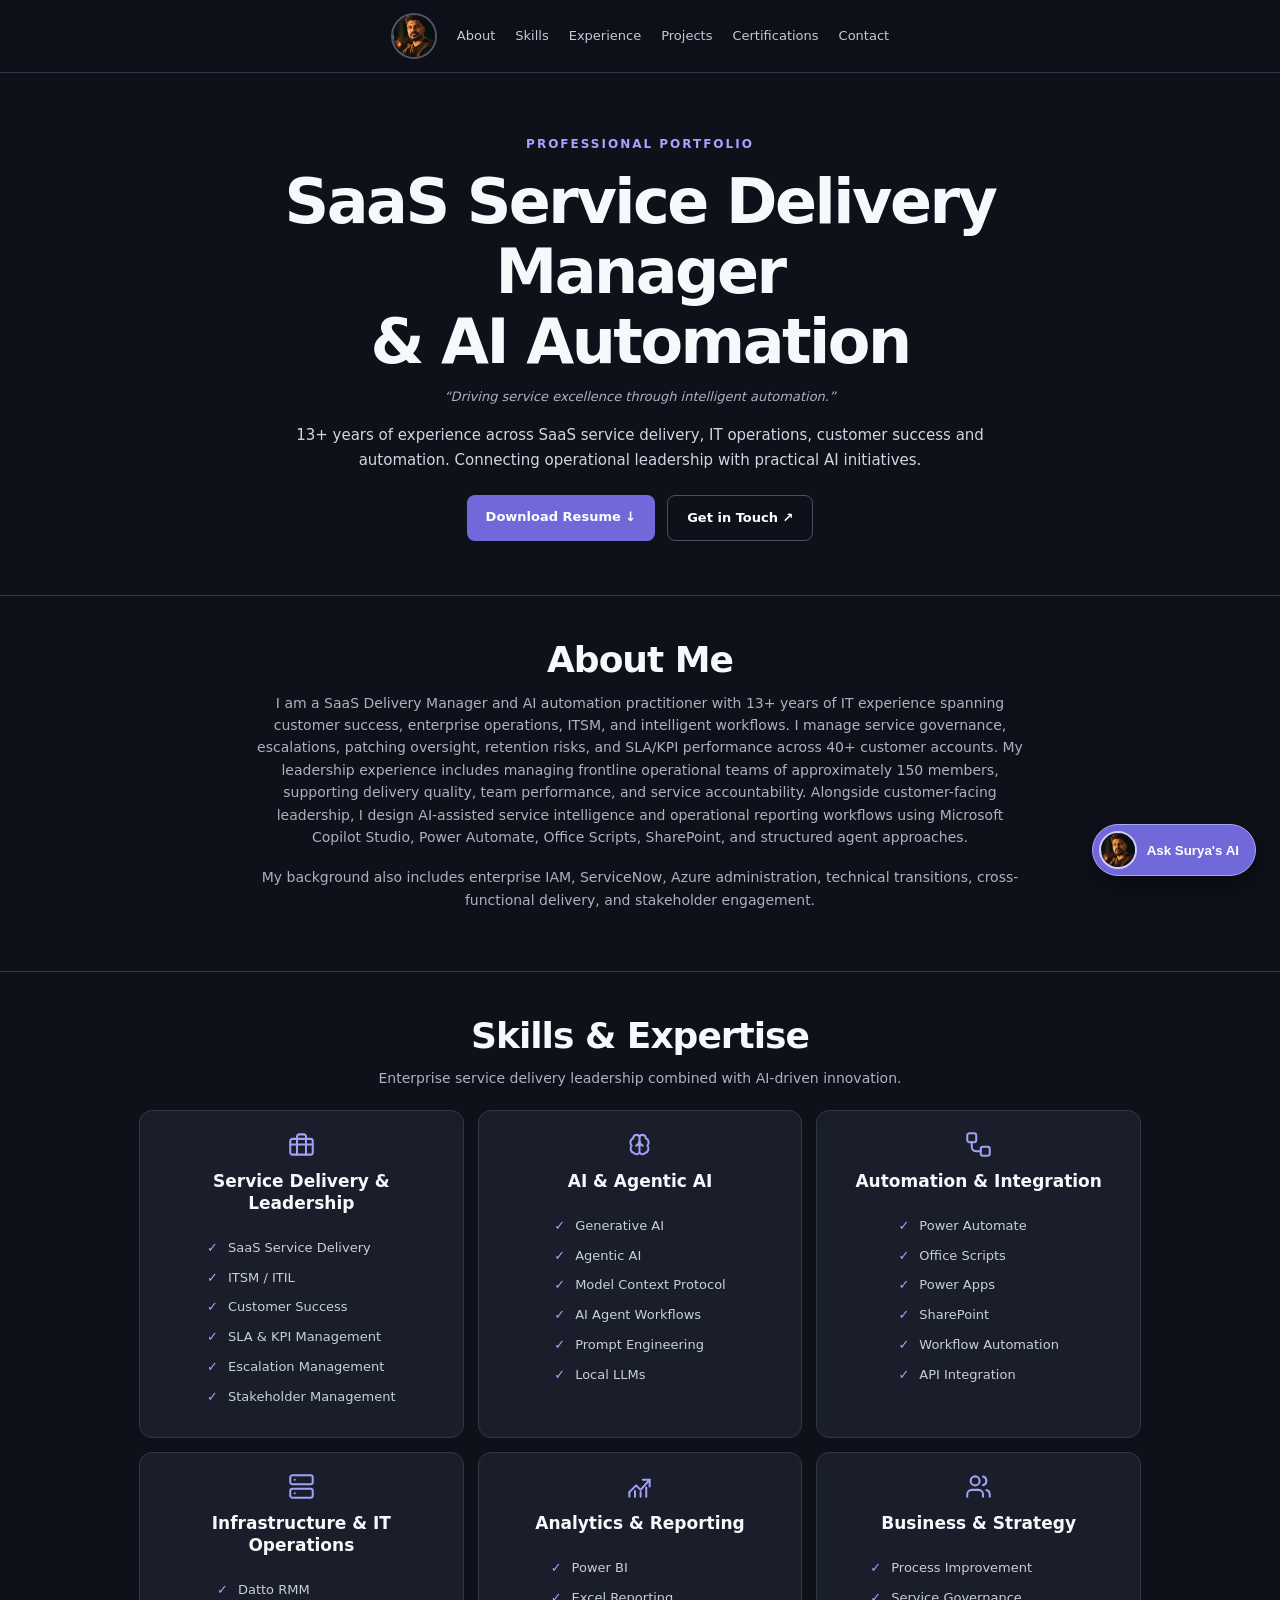
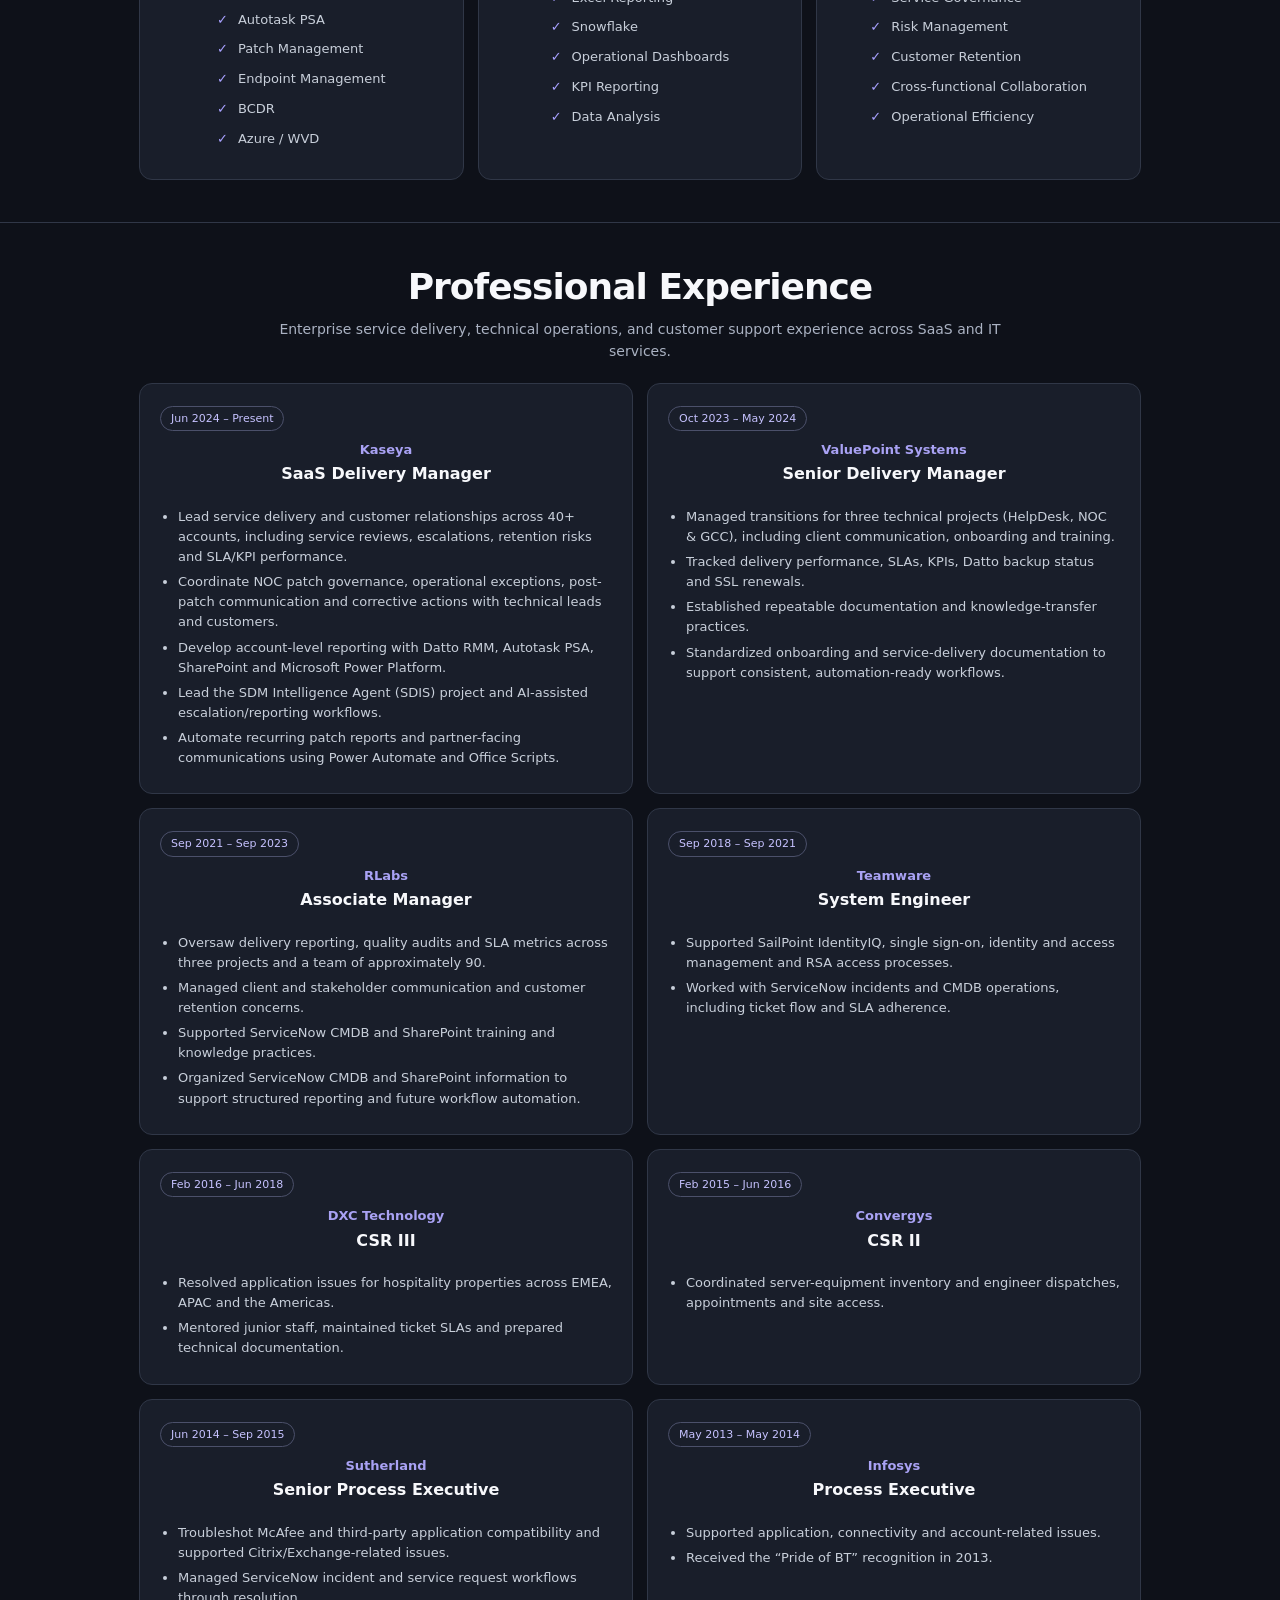
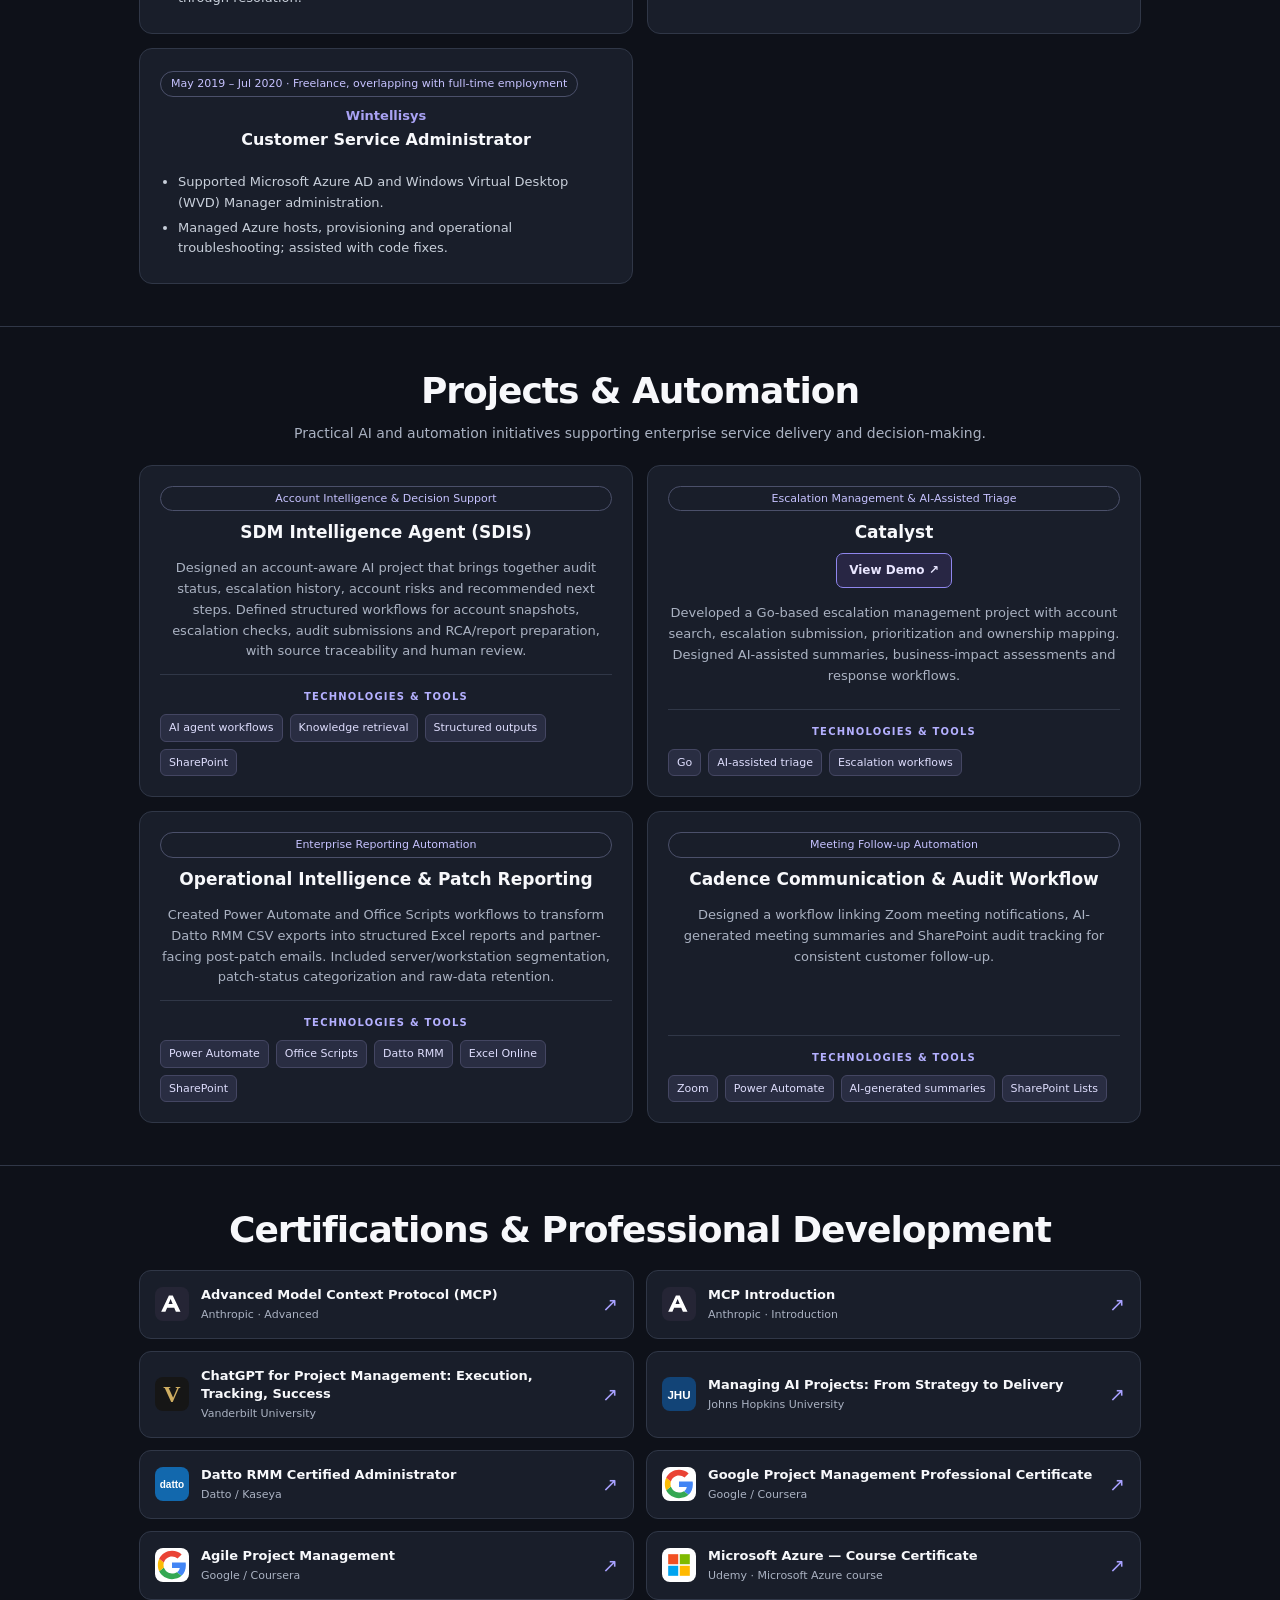
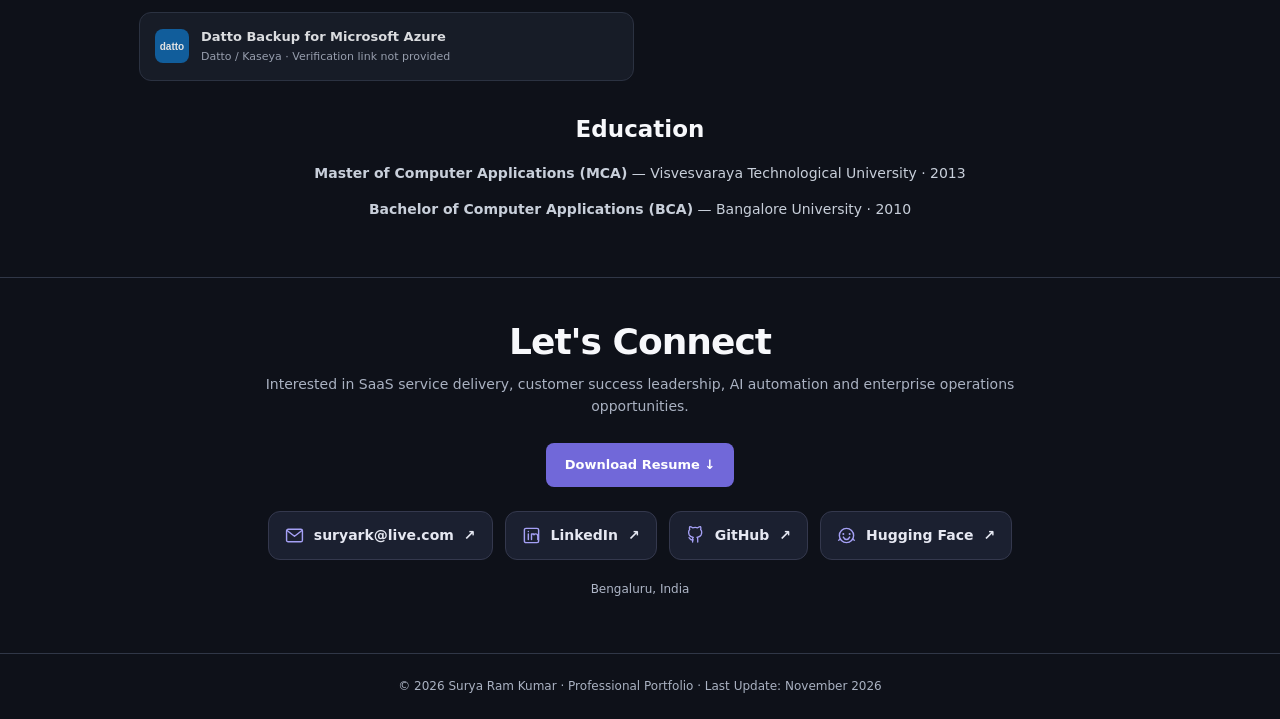
==== index.html @ 03727c5e "Fix typo in print statement" ====
<!DOCTYPE html>

<html lang="en"><head>
<!-- Social link preview: image must be uploaded beside index.html on GitHub Pages -->
<meta property="og:type" content="website">
<meta property="og:site_name" content="Surya Ram Kumar Portfolio">
<meta property="og:title" content="Surya Ram Kumar | SaaS Service Delivery Manager &amp; AI Automation">
<meta property="og:description" content="Professional portfolio | SaaS Service Delivery, Operations Management and AI Automation.">
<meta property="og:url" content="https://suryark88.github.io/">
<meta property="og:image" content="https://suryark88.github.io/profile-preview.jpg">
<meta property="og:image:secure_url" content="https://suryark88.github.io/profile-preview.jpg">
<meta property="og:image:type" content="image/jpeg">
<meta property="og:image:width" content="1086">
<meta property="og:image:height" content="1448">
<meta property="og:image:alt" content="Professional portrait of Surya Ram Kumar">
<meta name="twitter:card" content="summary_large_image">
<meta name="twitter:title" content="Surya Ram Kumar | SaaS Service Delivery Manager &amp; AI Automation">
<meta name="twitter:description" content="SaaS Service Delivery, Operations Management and AI Automation portfolio.">
<meta name="twitter:image" content="https://suryark88.github.io/profile-preview.jpg">
<meta charset="utf-8"/><meta content="width=device-width,initial-scale=1" name="viewport"/><meta content="Professional portfolio of SaaS Service Delivery Manager &amp; AI Automation specialist." name="description"/><title>Surya Ram Kumar | SaaS Service Delivery Manager &amp; AI Automation</title><style>
:root{color-scheme:dark;--bg:#0e1119;--surface:#191e2a;--line:#303747;--text:#f7f8fb;--muted:#aab2c2;--accent:#a8a1ff}*{box-sizing:border-box}html{scroll-behavior:smooth;scroll-padding-top:90px}body{margin:0;background:var(--bg);color:var(--text);font-family:Inter,ui-sans-serif,system-ui,-apple-system,Segoe UI,sans-serif;line-height:1.6}a{color:inherit;text-decoration:none}a:focus-visible{outline:2px solid var(--accent);outline-offset:5px}.wrap{max-width:1100px;margin:auto;padding:0 24px}header{position:sticky;top:0;z-index:5;background:#0e1119ef;backdrop-filter:blur(15px);border-bottom:1px solid var(--line)}.nav{display:flex;align-items:center;justify-content:space-between;gap:20px;min-height:72px}.brand{display:inline-flex;align-items:center;justify-content:center;flex-shrink:0}.brand img{width:46px;height:46px;object-fit:cover;border-radius:50%;border:2px solid #55516f;display:block}.eyebrow{color:var(--accent)}nav{display:flex;gap:20px;flex-wrap:wrap}nav a{font-size:13px;color:#c4cad6}nav a:hover{color:white}.hero{padding:110px 0 100px;border-bottom:1px solid var(--line)}.eyebrow{font-size:12px;font-weight:750;letter-spacing:2px;text-transform:uppercase}.hero h1{font-size:clamp(38px,6.2vw,74px);line-height:1.1;letter-spacing:-2.5px;margin:22px 0 14px;max-width:1000px}.quote{font-size:13px;color:var(--muted);font-style:italic}.intro{font-size:17px;color:#d0d6e1;max-width:730px;margin:24px 0}.actions{display:flex;gap:12px;flex-wrap:wrap;margin-top:30px}.btn{padding:12px 19px;border-radius:8px;font-size:13px;font-weight:700;background:#7168d9;color:#fff}.btn.secondary{background:transparent;border:1px solid #4a5162}.section{padding:80px 0;border-bottom:1px solid var(--line)}h2{font-size:clamp(30px,4vw,43px);line-height:1.2;letter-spacing:-1px;margin:10px 0 18px}.lead{color:var(--muted);max-width:780px}.grid{display:grid;grid-template-columns:repeat(3,minmax(0,1fr));gap:16px;margin-top:30px}.card{background:var(--surface);border:1px solid var(--line);border-radius:13px;padding:25px}.card .symbol{font-size:22px;color:var(--accent);margin-bottom:12px}.card h3{font-size:17px;line-height:1.3;margin:0 0 15px}.card ul{padding:0;list-style:none;margin:0}.card li{font-size:13px;color:#c8cfda;margin:9px 0}.card li:before{content:'✓';color:var(--accent);margin-right:10px}.timeline{margin-top:25px;display:grid;gap:14px}.item{border-left:2px solid var(--accent);padding:4px 0 8px 20px}.item h3{margin:0;font-size:18px}.item p{margin:7px 0;color:var(--muted);font-size:14px}.pill{display:inline-block;border:1px solid #4b506a;border-radius:30px;color:#c6c2ff;padding:3px 10px;font-size:11px;margin:0 0 10px}.projectgrid{display:grid;grid-template-columns:repeat(2,minmax(0,1fr));gap:16px;margin-top:24px}.projectgrid p{font-size:14px;color:var(--muted)}footer{padding:40px 0;color:var(--muted);font-size:12px}.notice{font-size:12px;color:#aeb6c7;margin-top:20px}@media(max-width:760px){.nav{align-items:flex-start;flex-direction:column;padding-top:14px;padding-bottom:14px;gap:8px}nav{gap:10px 16px}.hero{padding:75px 0}.grid,.projectgrid{grid-template-columns:1fr}.section{padding:60px 0}.hero h1{letter-spacing:-1.5px}}
.social-profiles{display:flex;flex-wrap:wrap;gap:12px;margin-top:24px}.social-profile{display:inline-flex;align-items:center;gap:10px;padding:12px 16px;border:1px solid #34384d;border-radius:12px;background:#1b2030;color:#e6e8f2;text-decoration:none;font-weight:600;font-size:14px;transition:border-color .2s,transform .2s}.social-profile svg{color:#a5a0f5;flex-shrink:0}.social-profile:hover,.social-profile:focus-visible{border-color:#a5a0f5;transform:translateY(-2px)}@media(max-width:480px){.social-profile{flex:1 1 140px;justify-content:center}}


/* Recruiter-first refinements: compact spacing and clear card hierarchy. */
.wrap{max-width:1050px}
.hero{padding:62px 0 54px}
.hero h1{font-size:clamp(34px,5.4vw,62px);margin:13px auto 10px;line-height:1.13}
.hero .intro{margin:15px auto 0;font-size:15px;line-height:1.65}
.actions{margin-top:22px;justify-content:center}
.section{padding:42px 0}
h2{font-size:clamp(27px,3.4vw,36px);margin:0 0 10px}
.lead{margin:0 auto 18px;font-size:14px;line-height:1.6}
.grid{margin-top:20px;gap:14px}
.card{padding:20px}
/* Experience cards */
.experience-grid{display:grid;grid-template-columns:repeat(2,minmax(0,1fr));gap:14px;margin-top:20px;text-align:left}
.experience-card{background:var(--surface);border:1px solid var(--line);border-radius:13px;padding:20px;min-width:0}
.experience-card h3{font-size:16px;line-height:1.4;margin:0 0 8px;color:var(--text)}
.experience-card .pill{margin-bottom:10px}
.experience-card .detail-list{margin:8px 0 0;padding-left:18px;color:#c8cfda;font-size:13px;line-height:1.55}
.experience-card .detail-list li{margin:5px 0}
.experience-card p{color:#c8cfda;font-size:13px;line-height:1.55;margin:6px 0}
.projectgrid{margin-top:20px;gap:14px;text-align:left}
.projectgrid .card{display:flex;flex-direction:column}
.projectgrid .card h3{margin-bottom:10px}
.projectgrid p{font-size:13px;line-height:1.6;margin:5px 0 12px}
.project-tech{margin-top:auto;padding-top:14px;border-top:1px solid var(--line)}
.tech-heading{font-size:10px;letter-spacing:1.2px;font-weight:750;color:#b4b0ff;margin-bottom:9px}
.tech-tags{display:flex;flex-wrap:wrap;gap:7px}
.tech-tag{font-size:11px;color:#deddfd;background:#292d42;border:1px solid #444662;border-radius:6px;padding:4px 8px}
#certifications .card{max-width:900px;margin:14px auto 0;text-align:left}
#certifications .detail-list{columns:2;column-gap:32px;padding-left:18px;font-size:13px;line-height:1.6}
#certifications .detail-list li{break-inside:avoid;margin:0 0 9px}
.social-profiles{justify-content:center;margin-top:17px}
.contact-actions{margin-top:12px}
footer{padding:23px 0}
@media(max-width:760px){.hero{padding:45px 0 40px}.section{padding:34px 0}.experience-grid{grid-template-columns:1fr}.card,.experience-card{padding:18px}#certifications .detail-list{columns:1}.grid,.projectgrid{grid-template-columns:1fr}}
</style><style>.symbol svg{display:block;width:27px;height:27px;color:#a5a0f5}.symbol{display:flex;align-items:center;justify-content:flex-start}.social-profiles{display:flex;flex-wrap:wrap;gap:12px;margin-top:24px}.social-profile{display:inline-flex;align-items:center;gap:10px;padding:12px 16px;border:1px solid #34384d;border-radius:12px;background:#1b2030;color:#e6e8f2;text-decoration:none;font-weight:600;font-size:14px;transition:border-color .2s,transform .2s}.social-profile svg{color:#a5a0f5;flex-shrink:0}.social-profile:hover,.social-profile:focus-visible{border-color:#a5a0f5;transform:translateY(-2px)}@media(max-width:480px){.social-profile{flex:1 1 140px;justify-content:center}}
</style><style>
.detail-list{padding-left:20px;margin:10px 0 0;color:#c8cfda;font-size:14px;line-height:1.75}.detail-list li{margin:7px 0}.timeline .item{padding-bottom:16px}.education{margin-top:30px}.education h3{font-size:23px;margin:0 0 12px}.education p{color:#c8cfda;font-size:14px}.contact-actions{display:flex;flex-wrap:wrap;gap:12px;margin-top:25px}#skills .card{min-width:0}@media(max-width:760px){#skills .grid{grid-template-columns:repeat(2,minmax(0,1fr));gap:10px}#skills .card{padding:15px 12px}#skills .card h3{font-size:15px}#skills .card li{font-size:12px;line-height:1.5}#skills .card li:before{margin-right:6px}}
.social-profiles{display:flex;flex-wrap:wrap;gap:12px;margin-top:24px}.social-profile{display:inline-flex;align-items:center;gap:10px;padding:12px 16px;border:1px solid #34384d;border-radius:12px;background:#1b2030;color:#e6e8f2;text-decoration:none;font-weight:600;font-size:14px;transition:border-color .2s,transform .2s}.social-profile svg{color:#a5a0f5;flex-shrink:0}.social-profile:hover,.social-profile:focus-visible{border-color:#a5a0f5;transform:translateY(-2px)}@media(max-width:480px){.social-profile{flex:1 1 140px;justify-content:center}}
</style><style>
/* Center-aligned presentation; original content and icons retained. */
body{text-align:center}
.wrap{margin-left:auto;margin-right:auto}
.hero h1,.intro,.lead{margin-left:auto;margin-right:auto}
.hero .actions,.contact-actions,.social-profiles{justify-content:center}
.section h2,.section>.wrap>p{text-align:center}
.grid,.projectgrid{margin-left:auto;margin-right:auto}
.card{text-align:center}
.card .symbol{justify-content:center}
.card ul{text-align:left;display:inline-block;max-width:100%}
.timeline{max-width:920px;margin-left:auto;margin-right:auto}
.timeline .item{text-align:center;border-left:0;border-top:1px solid var(--line);padding:20px 12px}
.timeline .item:first-child{border-top:0}
.detail-list{display:inline-block;text-align:left;max-width:800px}
.projectgrid .card{text-align:center}
.education{text-align:center}
footer{text-align:center}
.nav{justify-content:center}
nav{justify-content:center}
@media(max-width:760px){.nav{align-items:center}.brand{align-self:center}nav{justify-content:center}.hero h1{max-width:100%}}
</style><style>
/* Targeted refinements: skills, project demo, credentials, employer marks */
.demo-link{display:inline-flex;align-self:center;align-items:center;justify-content:center;border:1px solid #8f86ed;background:#282644;color:#e9e6ff;border-radius:7px;font-weight:700;font-size:12px;padding:7px 12px;margin:0 auto 10px;transition:background .2s}
.demo-link:hover{background:#4c4388}
.experience-card h3{display:flex;flex-direction:column;align-items:center;justify-content:center;gap:8px}
.experience-card h3 img{width:40px;height:40px;object-fit:contain;border-radius:9px;background:#fff;padding:4px}
.cert-grid{display:grid;grid-template-columns:repeat(2,minmax(0,1fr));gap:12px;margin-top:18px;text-align:left}
.cert-card{display:flex;align-items:center;gap:12px;background:var(--surface);border:1px solid var(--line);border-radius:12px;padding:15px;min-width:0;color:var(--text)}
.cert-card img{width:34px;height:34px;flex:0 0 34px;object-fit:contain;background:#fff;border-radius:8px;padding:4px}
.cert-copy{display:flex;flex:1;flex-direction:column;gap:4px;min-width:0}
.cert-copy strong{font-size:13px;line-height:1.4;font-weight:650}
.cert-copy small{font-size:11px;color:var(--muted);line-height:1.35}
.cert-arrow{font-size:19px;color:var(--accent)}
.cert-link:hover{border-color:#9990f4;background:#22273a}
.cert-unlinked{opacity:.88}
@media(max-width:760px){.cert-grid{grid-template-columns:1fr}.cert-card{padding:12px}}
</style><style>
/* Experience has no logos; issuer marks are embedded and work offline. */
.experience-card h3{display:flex;flex-direction:column;align-items:center;gap:4px}
.experience-card .employer-name{font-size:13px;color:#a9a2f4;font-weight:600;line-height:1.4}
.cert-card .issuer-icon{width:34px;height:34px;flex:0 0 34px;border-radius:8px;overflow:hidden}
</style></head><body><header><div class="wrap nav"><a aria-label="Back to top" class="brand" href="#home"><img alt="Profile photograph" height="46" src="[data-uri]" width="46"/></a><nav aria-label="Main navigation"><a href="#about">About</a><a href="#skills">Skills</a><a href="#experience">Experience</a><a href="#projects">Projects</a><a href="#certifications">Certifications</a><a href="#contact">Contact</a></nav></div></header><main><section class="hero" id="home"><div class="wrap"><div class="eyebrow">Professional portfolio</div><h1>SaaS Service Delivery Manager<br/>&amp; AI Automation</h1><div class="quote">“Driving service excellence through intelligent automation.”</div><p class="intro">13+ years of experience across SaaS service delivery, IT operations, customer success and automation. Connecting operational leadership with practical AI initiatives.</p><div class="actions"><a class="btn" download="" href="Surya_Ram_Kumar_Resume.pdf">Download Resume ↓</a><a class="btn secondary" href="#contact">Get in Touch ↗</a></div></div></section><section class="section" id="about"><div class="wrap"><h2>About Me</h2><p class="lead">I am a SaaS Delivery Manager and AI automation practitioner with 13+ years of IT experience spanning customer success, enterprise operations, ITSM, and intelligent workflows. I manage service governance, escalations, patching oversight, retention risks, and SLA/KPI performance across 40+ customer accounts. My leadership experience includes managing frontline operational teams of approximately 150 members, supporting delivery quality, team performance, and service accountability. Alongside customer-facing leadership, I design AI-assisted service intelligence and operational reporting workflows using Microsoft Copilot Studio, Power Automate, Office Scripts, SharePoint, and structured agent approaches.</p><p class="lead">My background also includes enterprise IAM, ServiceNow, Azure administration, technical transitions, cross-functional delivery, and stakeholder engagement.</p></div></section><section class="section" id="skills"><div class="wrap"><h2>Skills &amp; Expertise</h2><p class="lead">Enterprise service delivery leadership combined with AI-driven innovation.</p><div class="grid" id="skill-cards"><article class="card"><div aria-hidden="true" class="symbol"><svg fill="none" height="27" stroke="currentColor" stroke-linecap="round" stroke-linejoin="round" stroke-width="1.8" viewbox="0 0 24 24" width="27" xmlns="http://www.w3.org/2000/svg"><rect height="14" rx="2" width="20" x="2" y="7"></rect><path d="M16 21V5a2 2 0 0 0-2-2h-4a2 2 0 0 0-2 2v16"></path><path d="M2 12h20"></path></svg></div><h3>Service Delivery &amp; Leadership</h3><ul><li>SaaS Service Delivery</li><li>ITSM / ITIL</li><li>Customer Success</li><li>SLA &amp; KPI Management</li><li>Escalation Management</li><li>Stakeholder Management</li></ul></article><article class="card"><div aria-hidden="true" class="symbol"><svg fill="none" height="27" stroke="currentColor" stroke-linecap="round" stroke-linejoin="round" stroke-width="1.8" viewbox="0 0 24 24" width="27" xmlns="http://www.w3.org/2000/svg"><path d="M12 18V5"></path><path d="M15 13a4.17 4.17 0 0 1-3-4 4.17 4.17 0 0 1-3 4"></path><path d="M17.6 6.5A3 3 0 0 0 12 5a3 3 0 0 0-5.6 1.5A4 4 0 0 0 5 13a4 4 0 0 0 2 6.5A3 3 0 0 0 12 19a3 3 0 0 0 5 .5A4 4 0 0 0 19 13a4 4 0 0 0-1.4-6.5Z"></path></svg></div><h3>AI &amp; Agentic AI</h3><ul><li>Generative AI</li><li>Agentic AI</li><li>Model Context Protocol</li><li>AI Agent Workflows</li><li>Prompt Engineering</li><li>Local LLMs</li></ul></article><article class="card"><div aria-hidden="true" class="symbol"><svg fill="none" height="27" stroke="currentColor" stroke-linecap="round" stroke-linejoin="round" stroke-width="1.8" viewbox="0 0 24 24" width="27" xmlns="http://www.w3.org/2000/svg"><rect height="8" rx="2" width="8" x="2" y="2"></rect><rect height="8" rx="2" width="8" x="14" y="14"></rect><path d="M6 10v4a4 4 0 0 0 4 4h4"></path></svg></div><h3>Automation &amp; Integration</h3><ul><li>Power Automate</li><li>Office Scripts</li><li>Power Apps</li><li>SharePoint</li><li>Workflow Automation</li><li>API Integration</li></ul></article><article class="card"><div aria-hidden="true" class="symbol"><svg fill="none" height="27" stroke="currentColor" stroke-linecap="round" stroke-linejoin="round" stroke-width="1.8" viewbox="0 0 24 24" width="27" xmlns="http://www.w3.org/2000/svg"><rect height="8" rx="2" width="20" x="2" y="2"></rect><rect height="8" rx="2" width="20" x="2" y="14"></rect><path d="M6 6h.01M6 18h.01"></path></svg></div><h3>Infrastructure &amp; IT Operations</h3><ul><li>Datto RMM</li><li>Autotask PSA</li><li>Patch Management</li><li>Endpoint Management</li><li>BCDR</li><li>Azure / WVD</li></ul></article><article class="card"><div aria-hidden="true" class="symbol"><svg fill="none" height="27" stroke="currentColor" stroke-linecap="round" stroke-linejoin="round" stroke-width="1.8" viewbox="0 0 24 24" width="27" xmlns="http://www.w3.org/2000/svg"><path d="M3 17l6-6 4 4 8-9"></path><path d="M15 6h6v6"></path><path d="M3 21v-4M8 21v-5M13 21v-4M18 21v-8"></path></svg></div><h3>Analytics &amp; Reporting</h3><ul><li>Power BI</li><li>Excel Reporting</li><li>Snowflake</li><li>Operational Dashboards</li><li>KPI Reporting</li><li>Data Analysis</li></ul></article><article class="card"><div aria-hidden="true" class="symbol"><svg fill="none" height="27" stroke="currentColor" stroke-linecap="round" stroke-linejoin="round" stroke-width="1.8" viewbox="0 0 24 24" width="27" xmlns="http://www.w3.org/2000/svg"><path d="M16 21v-2a4 4 0 0 0-4-4H6a4 4 0 0 0-4 4v2"></path><circle cx="9" cy="7" r="4"></circle><path d="M22 21v-2a4 4 0 0 0-3-3.87M16 3.13a4 4 0 0 1 0 7.75"></path></svg></div><h3>Business &amp; Strategy</h3><ul><li>Process Improvement</li><li>Service Governance</li><li>Risk Management</li><li>Customer Retention</li><li>Cross-functional Collaboration</li><li>Operational Efficiency</li></ul></article></div></div></section><section class="section" id="experience"><div class="wrap"><h2>Professional Experience</h2><p class="lead">Enterprise service delivery, technical operations, and customer support experience across SaaS and IT services.</p><div class="experience-grid"><div class="experience-card"><span class="pill">Jun 2024 – Present</span><h3 aria-label="Kaseya — SaaS Delivery Manager"><span class="employer-name">Kaseya</span><span>SaaS Delivery Manager</span></h3><ul class="detail-list"><li>Lead service delivery and customer relationships across 40+ accounts, including service reviews, escalations, retention risks and SLA/KPI performance.</li><li>Coordinate NOC patch governance, operational exceptions, post-patch communication and corrective actions with technical leads and customers.</li><li>Develop account-level reporting with Datto RMM, Autotask PSA, SharePoint and Microsoft Power Platform.</li><li>Lead the SDM Intelligence Agent (SDIS) project and AI-assisted escalation/reporting workflows.</li><li>Automate recurring patch reports and partner-facing communications using Power Automate and Office Scripts.</li></ul></div><div class="experience-card"><span class="pill">Oct 2023 – May 2024</span><h3 aria-label="ValuePoint Systems — Senior Delivery Manager"><span class="employer-name">ValuePoint Systems</span><span>Senior Delivery Manager</span></h3><ul class="detail-list"><li>Managed transitions for three technical projects (HelpDesk, NOC & GCC), including client communication, onboarding and training.</li><li>Tracked delivery performance, SLAs, KPIs, Datto backup status and SSL renewals.</li><li>Established repeatable documentation and knowledge-transfer practices.</li><li>Standardized onboarding and service-delivery documentation to support consistent, automation-ready workflows.</li></ul></div><div class="experience-card"><span class="pill">Sep 2021 – Sep 2023</span><h3 aria-label="RLabs — Associate Manager"><span class="employer-name">RLabs</span><span>Associate Manager</span></h3><ul class="detail-list"><li>Oversaw delivery reporting, quality audits and SLA metrics across three projects and a team of approximately 90.</li><li>Managed client and stakeholder communication and customer retention concerns.</li><li>Supported ServiceNow CMDB and SharePoint training and knowledge practices.</li><li>Organized ServiceNow CMDB and SharePoint information to support structured reporting and future workflow automation.</li></ul></div><div class="experience-card"><span class="pill">Sep 2018 – Sep 2021</span><h3 aria-label="Teamware — System Engineer"><span class="employer-name">Teamware</span><span>System Engineer</span></h3><ul class="detail-list"><li>Supported SailPoint IdentityIQ, single sign-on, identity and access management and RSA access processes.</li><li>Worked with ServiceNow incidents and CMDB operations, including ticket flow and SLA adherence.</li></ul></div><div class="experience-card"><span class="pill">Feb 2016 – Jun 2018</span><h3 aria-label="DXC Technology — CSR III"><span class="employer-name">DXC Technology</span><span>CSR III</span></h3><ul class="detail-list"><li>Resolved application issues for hospitality properties across EMEA, APAC and the Americas.</li><li>Mentored junior staff, maintained ticket SLAs and prepared technical documentation.</li></ul></div><div class="experience-card"><span class="pill">Feb 2015 – Jun 2016</span><h3 aria-label="Convergys — CSR II"><span class="employer-name">Convergys</span><span>CSR II</span></h3><ul class="detail-list"><li>Coordinated server-equipment inventory and engineer dispatches, appointments and site access.</li></ul></div><div class="experience-card"><span class="pill">Jun 2014 – Sep 2015</span><h3 aria-label="Sutherland — Senior Process Executive"><span class="employer-name">Sutherland</span><span>Senior Process Executive</span></h3><ul class="detail-list"><li>Troubleshot McAfee and third-party application compatibility and supported Citrix/Exchange-related issues.</li><li>Managed ServiceNow incident and service request workflows through resolution.</li></ul></div><div class="experience-card"><span class="pill">May 2013 – May 2014</span><h3 aria-label="Infosys — Process Executive"><span class="employer-name">Infosys</span><span>Process Executive</span></h3><ul class="detail-list"><li>Supported application, connectivity and account-related issues.</li><li>Received the “Pride of BT” recognition in 2013.</li></ul></div><div class="experience-card"><span class="pill">May 2019 – Jul 2020 · Freelance, overlapping with full-time employment</span><h3 aria-label="Wintellisys — Customer Service Administrator"><span class="employer-name">Wintellisys</span><span>Customer Service Administrator</span></h3><ul class="detail-list"><li>Supported Microsoft Azure AD and Windows Virtual Desktop (WVD) Manager administration.</li><li>Managed Azure hosts, provisioning and operational troubleshooting; assisted with code fixes.</li></ul></div></div></div></section><section class="section" id="projects"><div class="wrap"><h2>Projects &amp; Automation</h2><p class="lead">Practical AI and automation initiatives supporting enterprise service delivery and decision-making.</p><div class="projectgrid"><article class="card"><div class="pill">Account Intelligence &amp; Decision Support</div><h3>SDM Intelligence Agent (SDIS)</h3><p>Designed an account-aware AI project that brings together audit status, escalation history, account risks and recommended next steps. Defined structured workflows for account snapshots, escalation checks, audit submissions and RCA/report preparation, with source traceability and human review.</p><div class="project-tech"><div class="tech-heading">TECHNOLOGIES &amp; TOOLS</div><div class="tech-tags"><span class="tech-tag">AI agent workflows</span><span class="tech-tag">Knowledge retrieval</span><span class="tech-tag">Structured outputs</span><span class="tech-tag">SharePoint</span></div></div></article><article class="card"><div class="pill">Escalation Management &amp; AI-Assisted Triage</div><h3>Catalyst</h3><a class="demo-link" href="https://huggingface.co/spaces/suryakumar-ai/Catalyst_Escalation_Intelligence" rel="noopener noreferrer" target="_blank">View Demo ↗</a><p>Developed a Go-based escalation management project with account search, escalation submission, prioritization and ownership mapping. Designed AI-assisted summaries, business-impact assessments and response workflows.</p><div class="project-tech"><div class="tech-heading">TECHNOLOGIES &amp; TOOLS</div><div class="tech-tags"><span class="tech-tag">Go</span><span class="tech-tag">AI-assisted triage</span><span class="tech-tag">Escalation workflows</span></div></div></article><article class="card"><div class="pill">Enterprise Reporting Automation</div><h3>Operational Intelligence &amp; Patch Reporting</h3><p>Created Power Automate and Office Scripts workflows to transform Datto RMM CSV exports into structured Excel reports and partner-facing post-patch emails. Included server/workstation segmentation, patch-status categorization and raw-data retention.</p><div class="project-tech"><div class="tech-heading">TECHNOLOGIES &amp; TOOLS</div><div class="tech-tags"><span class="tech-tag">Power Automate</span><span class="tech-tag">Office Scripts</span><span class="tech-tag">Datto RMM</span><span class="tech-tag">Excel Online</span><span class="tech-tag">SharePoint</span></div></div></article><article class="card"><div class="pill">Meeting Follow-up Automation</div><h3>Cadence Communication &amp; Audit Workflow</h3><p>Designed a workflow linking Zoom meeting notifications, AI-generated meeting summaries and SharePoint audit tracking for consistent customer follow-up.</p><div class="project-tech"><div class="tech-heading">TECHNOLOGIES &amp; TOOLS</div><div class="tech-tags"><span class="tech-tag">Zoom</span><span class="tech-tag">Power Automate</span><span class="tech-tag">AI-generated summaries</span><span class="tech-tag">SharePoint Lists</span></div></div></article></div></div></section><section class="section" id="certifications"><div class="wrap"><h2>Certifications &amp; Professional Development</h2><div class="cert-grid"><a aria-label="View certificate: Advanced Model Context Protocol (MCP)" class="cert-card cert-link" href="https://verify.skilljar.com/c/oydvzkg65hhp" rel="noopener noreferrer" target="_blank"><svg aria-hidden="true" aria-label="Anthropic issuer mark" class="issuer-icon" height="34" role="img" viewbox="0 0 44 44" width="34" xmlns="http://www.w3.org/2000/svg"><path d="M0 0h44v44H0z" fill="#252535"></path><path d="M8 32 18 11h5l10 21h-6l-2.1-5H15.7L13.5 32zm9.5-10h5.4l-2.7-6.5z" fill="white"></path></svg><span class="cert-copy"><strong>Advanced Model Context Protocol (MCP)</strong><small>Anthropic · Advanced</small></span><span aria-hidden="true" class="cert-arrow">↗</span></a><a aria-label="View certificate: MCP Introduction" class="cert-card cert-link" href="https://verify.skilljar.com/c/5v8zujzm9a6o" rel="noopener noreferrer" target="_blank"><svg aria-hidden="true" aria-label="Anthropic issuer mark" class="issuer-icon" height="34" role="img" viewbox="0 0 44 44" width="34" xmlns="http://www.w3.org/2000/svg"><path d="M0 0h44v44H0z" fill="#252535"></path><path d="M8 32 18 11h5l10 21h-6l-2.1-5H15.7L13.5 32zm9.5-10h5.4l-2.7-6.5z" fill="white"></path></svg><span class="cert-copy"><strong>MCP Introduction</strong><small>Anthropic · Introduction</small></span><span aria-hidden="true" class="cert-arrow">↗</span></a><a aria-label="View certificate: ChatGPT for Project Management: Execution, Tracking, Success" class="cert-card cert-link" href="https://www.coursera.org/account/accomplishments/verify/VGSWGMH8IFS2" rel="noopener noreferrer" target="_blank"><svg aria-hidden="true" aria-label="Vanderbilt issuer mark" class="issuer-icon" height="34" role="img" viewbox="0 0 44 44" width="34" xmlns="http://www.w3.org/2000/svg"><rect fill="#161616" height="44" rx="4" width="44"></rect><text fill="#CFAE62" font-family="Georgia,serif" font-size="31" font-weight="bold" text-anchor="middle" x="22" y="32">V</text></svg><span class="cert-copy"><strong>ChatGPT for Project Management: Execution, Tracking, Success</strong><small>Vanderbilt University</small></span><span aria-hidden="true" class="cert-arrow">↗</span></a><a aria-label="View certificate: Managing AI Projects: From Strategy to Delivery" class="cert-card cert-link" href="https://www.coursera.org/account/accomplishments/verify/AQI9GUHX9GLJ" rel="noopener noreferrer" target="_blank"><svg aria-hidden="true" aria-label="Johns Hopkins issuer mark" class="issuer-icon" height="34" role="img" viewbox="0 0 44 44" width="34" xmlns="http://www.w3.org/2000/svg"><rect fill="#124477" height="44" rx="4" width="44"></rect><text fill="white" font-family="Arial,sans-serif" font-size="15" font-weight="bold" text-anchor="middle" x="22" y="28">JHU</text></svg><span class="cert-copy"><strong>Managing AI Projects: From Strategy to Delivery</strong><small>Johns Hopkins University</small></span><span aria-hidden="true" class="cert-arrow">↗</span></a><a aria-label="View certificate: Datto RMM Certified Administrator" class="cert-card cert-link" href="https://www.linkedin.com/in/suryanagarajan/overlay/Certifications/1286274929/treasury/?profileId=ACoAAAuzwyYB95dTcHcFxUjZduuVpyRblZ-GpVg" rel="noopener noreferrer" target="_blank"><svg aria-hidden="true" aria-label="Datto issuer mark" class="issuer-icon" height="34" role="img" viewbox="0 0 44 44" width="34" xmlns="http://www.w3.org/2000/svg"><rect fill="#1268AD" height="44" rx="5" width="44"></rect><text fill="white" font-family="Arial,sans-serif" font-size="13" font-weight="bold" text-anchor="middle" x="22" y="27">datto</text></svg><span class="cert-copy"><strong>Datto RMM Certified Administrator</strong><small>Datto / Kaseya</small></span><span aria-hidden="true" class="cert-arrow">↗</span></a><a aria-label="View certificate: Google Project Management Professional Certificate" class="cert-card cert-link" href="https://www.coursera.org/account/accomplishments/professional-cert/4AC7X9EVU4N5?utm_source=link&amp;utm_medium=certificate&amp;utm_content=cert_image&amp;utm_campaign=pdf_header_button&amp;utm_product=prof" rel="noopener noreferrer" target="_blank"><svg aria-label="Google G logo" class="issuer-icon" height="34" role="img" viewbox="0 0 48 48" width="34" xmlns="http://www.w3.org/2000/svg"><rect fill="white" height="48" rx="8" width="48"></rect><path d="M43.6 24.5c0-1.4-.1-2.7-.4-4H24v7.7h11c-.5 2.5-1.9 4.6-4 6l6.5 5.1c3.8-3.5 6.1-8.7 6.1-14.8z" fill="#4285F4"></path><path d="M24 44c5.4 0 10-1.8 13.4-4.7l-6.5-5.1c-1.8 1.2-4.1 1.9-6.9 1.9-5.3 0-9.8-3.6-11.4-8.4l-6.7 5.2C9.3 39.5 16.1 44 24 44z" fill="#34A853"></path><path d="M12.6 27.7c-.4-1.2-.6-2.4-.6-3.7s.2-2.5.6-3.7l-6.7-5.2C4.7 17.8 4 20.8 4 24s.7 6.2 1.9 8.9z" fill="#FBBC05"></path><path d="M24 11.9c3 0 5.7 1 7.8 3l5.8-5.8C34.1 5.8 29.5 4 24 4 16.1 4 9.3 8.5 5.9 15.1l6.7 5.2c1.6-4.8 6.1-8.4 11.4-8.4z" fill="#EA4335"></path></svg><span class="cert-copy"><strong>Google Project Management Professional Certificate</strong><small>Google / Coursera</small></span><span aria-hidden="true" class="cert-arrow">↗</span></a><a aria-label="View Agile Project Management certificate" class="cert-card cert-link" href="https://www.coursera.org/account/accomplishments/verify/T767HPZN99NN?utm_source=link&amp;utm_medium=certificate&amp;utm_content=cert_image&amp;utm_campaign=pdf_header_button&amp;utm_product=course" rel="noopener noreferrer" target="_blank"><svg aria-label="Google G logo" class="issuer-icon" height="34" role="img" viewbox="0 0 48 48" width="34" xmlns="http://www.w3.org/2000/svg"><rect fill="white" height="48" rx="8" width="48"></rect><path d="M43.6 24.5c0-1.4-.1-2.7-.4-4H24v7.7h11c-.5 2.5-1.9 4.6-4 6l6.5 5.1c3.8-3.5 6.1-8.7 6.1-14.8z" fill="#4285F4"></path><path d="M24 44c5.4 0 10-1.8 13.4-4.7l-6.5-5.1c-1.8 1.2-4.1 1.9-6.9 1.9-5.3 0-9.8-3.6-11.4-8.4l-6.7 5.2C9.3 39.5 16.1 44 24 44z" fill="#34A853"></path><path d="M12.6 27.7c-.4-1.2-.6-2.4-.6-3.7s.2-2.5.6-3.7l-6.7-5.2C4.7 17.8 4 20.8 4 24s.7 6.2 1.9 8.9z" fill="#FBBC05"></path><path d="M24 11.9c3 0 5.7 1 7.8 3l5.8-5.8C34.1 5.8 29.5 4 24 4 16.1 4 9.3 8.5 5.9 15.1l6.7 5.2c1.6-4.8 6.1-8.4 11.4-8.4z" fill="#EA4335"></path></svg><span class="cert-copy"><strong>Agile Project Management</strong><small>Google / Coursera</small></span><span aria-hidden="true" class="cert-arrow">↗</span></a><a aria-label="View Microsoft Azure course certificate on Udemy" class="cert-card cert-link" href="https://www.udemy.com/certificate/UC-43b31505-8c8b-42ff-8305-8dccb2edbf2f/" rel="noopener noreferrer" target="_blank"><svg aria-hidden="true" aria-label="Microsoft issuer mark" class="issuer-icon" height="34" role="img" viewbox="0 0 44 44" width="34" xmlns="http://www.w3.org/2000/svg"><rect fill="white" height="44" width="44"></rect><rect fill="#F25022" height="13" width="13" x="8" y="8"></rect><rect fill="#7FBA00" height="13" width="13" x="23" y="8"></rect><rect fill="#00A4EF" height="13" width="13" x="8" y="23"></rect><rect fill="#FFB900" height="13" width="13" x="23" y="23"></rect></svg><span class="cert-copy"><strong>Microsoft Azure — Course Certificate</strong><small>Udemy · Microsoft Azure course</small></span><span aria-hidden="true" class="cert-arrow">↗</span></a><div class="cert-card cert-unlinked"><svg aria-hidden="true" aria-label="Datto issuer mark" class="issuer-icon" height="34" role="img" viewbox="0 0 44 44" width="34" xmlns="http://www.w3.org/2000/svg"><rect fill="#1268AD" height="44" rx="5" width="44"></rect><text fill="white" font-family="Arial,sans-serif" font-size="13" font-weight="bold" text-anchor="middle" x="22" y="27">datto</text></svg><span class="cert-copy"><strong>Datto Backup for Microsoft Azure</strong><small>Datto / Kaseya · Verification link not provided</small></span></div></div><div class="education"><h3>Education</h3><p><strong>Master of Computer Applications (MCA)</strong> — Visvesvaraya Technological University · 2013</p><p><strong>Bachelor of Computer Applications (BCA)</strong> — Bangalore University · 2010</p></div></div></section><section class="section" id="contact"><div class="wrap"><h2>Let's Connect</h2><p class="lead">Interested in SaaS service delivery, customer success leadership, AI automation and enterprise operations opportunities.</p><div class="contact-actions"><a class="btn" download="" href="Surya_Ram_Kumar_Resume.pdf">Download Resume ↓</a></div><div aria-label="Contact and professional profiles" class="social-profiles"><a aria-label="Email suryark@live.com" class="social-profile" href="mailto:suryark@live.com"><svg aria-hidden="true" fill="none" height="19" stroke="currentColor" stroke-linecap="round" stroke-linejoin="round" stroke-width="1.8" viewbox="0 0 24 24" width="19"><rect height="16" rx="2" width="20" x="2" y="4"></rect><path d="m3 6 9 7 9-7"></path></svg><span>suryark@live.com</span><span aria-hidden="true">↗</span></a><a aria-label="Visit LinkedIn profile" class="social-profile" href="https://www.linkedin.com/in/suryanagarajan/?isSelfProfile=true" rel="noopener noreferrer" target="_blank"><svg aria-hidden="true" fill="none" height="19" stroke="currentColor" stroke-linecap="round" stroke-linejoin="round" stroke-width="1.8" viewbox="0 0 24 24" width="19"><rect height="18" rx="2" width="18" x="3" y="3"></rect><path d="M8 10v7M8 7v.01M12 17v-7h3v1.2c.5-.8 1.2-1.3 2.2-1.3 1.7 0 2.8 1 2.8 3.2V17"></path></svg><span>LinkedIn</span><span aria-hidden="true">↗</span></a><a aria-label="Visit GitHub profile" class="social-profile" href="https://github.com/Suryark88?tab=overview&amp;from=2026-09-01&amp;to=2026-09-30" rel="noopener noreferrer" target="_blank"><svg aria-hidden="true" fill="none" height="19" stroke="currentColor" stroke-linecap="round" stroke-linejoin="round" stroke-width="1.8" viewbox="0 0 24 24" width="19"><path d="M9 19c-4.5 1.5-4.5-2.5-6-3m12 6v-3.87a3.37 3.37 0 0 0-.94-2.61c3.14-.35 6.44-1.54 6.44-7A5.44 5.44 0 0 0 19 4.77 5.07 5.07 0 0 0 18.91 1S17.73.65 15 2.48a13.38 13.38 0 0 0-7 0C5.27.65 4.09 1 4.09 1A5.07 5.07 0 0 0 4 4.77a5.44 5.44 0 0 0-1.5 3.78c0 5.42 3.3 6.61 6.44 7A3.37 3.37 0 0 0 8 18.13V22" transform="translate(1 0) scale(.92)"></path></svg><span>GitHub</span><span aria-hidden="true">↗</span></a><a aria-label="Visit Hugging Face profile" class="social-profile" href="https://huggingface.co/suryakumar-ai" rel="noopener noreferrer" target="_blank"><svg aria-hidden="true" fill="none" height="19" stroke="currentColor" stroke-linecap="round" stroke-linejoin="round" stroke-width="1.8" viewbox="0 0 24 24" width="19"><circle cx="12" cy="12" r="9"></circle><path d="M8 10h.01M16 10h.01" stroke-width="2.6"></path><path d="M8 14c1 2 2.4 3 4 3s3-1 4-3"></path><path d="M4.5 16.5 2 18M19.5 16.5 22 18"></path></svg><span>Hugging Face</span><span aria-hidden="true">↗</span></a></div><p class="notice">Bengaluru, India</p></div></section></main><footer><div class="wrap">© 2026 Surya Ram Kumar · Professional Portfolio · Last Update: November 2026</div></footer>

  
<!-- Surya's AI Assistance: floating chat launcher -->
<div id="surya-ai-widget">
  <button id="surya-ai-toggle" type="button" aria-label="Open Surya's AI Assistance" aria-expanded="false" aria-controls="surya-ai-frame">
    <img src="[data-uri]" alt="" width="38" height="38" />
    <span>Ask Surya's AI</span>
  </button>
  <iframe data-assistant-connection="github-pages-direct-v2" id="surya-ai-frame" title="Surya's AI Assistance" src="/surya-ai-agent/index.html?v=recruiter-20261102" loading="lazy" hidden></iframe>
</div>
<style>
  #surya-ai-widget{position:fixed;bottom:24px;right:24px;z-index:9999;font-family:Inter,system-ui,Arial,sans-serif;text-align:left}
  #surya-ai-toggle{display:flex;align-items:center;gap:10px;background:#7168d9;color:white;border:1px solid #aaa3ff;padding:6px 16px 6px 6px;border-radius:32px;cursor:pointer;font-weight:700;box-shadow:0 8px 24px #0007}
  #surya-ai-toggle img{width:38px;height:38px;object-fit:cover;object-position:center 35%;border-radius:50%;border:2px solid #d5caff}
  /* Gentle attention bounce, similar to the escalation assistant. */
  #surya-ai-toggle{animation:surya-assistant-bounce 2.8s ease-in-out infinite;transform-origin:bottom right}
  @keyframes surya-assistant-bounce{0%,65%,100%{transform:translateY(0)}72%{transform:translateY(-13px)}80%{transform:translateY(0)}87%{transform:translateY(-6px)}94%{transform:translateY(0)}}
  #surya-ai-widget.is-open #surya-ai-toggle{animation:none}
  @media(prefers-reduced-motion:reduce){#surya-ai-toggle{animation:none!important}}
  #surya-ai-toggle:hover{background:#6259cc}
  #surya-ai-toggle:focus-visible{outline:2px solid white;outline-offset:3px}
  #surya-ai-frame{position:absolute;bottom:65px;right:0;width:min(400px,calc(100vw - 32px));height:min(580px,calc(100dvh - 110px));border:1px solid #30363d;border-radius:12px;background:#0d1117;box-shadow:0 12px 35px #0009}
  #surya-ai-frame[hidden]{display:none}
  @media(max-width:480px){#surya-ai-widget{right:12px;bottom:12px}#surya-ai-frame{height:min(580px,calc(100dvh - 90px))}}
</style>
<script>
  (function(){
    const button=document.getElementById('surya-ai-toggle');
    const frame=document.getElementById('surya-ai-frame');
    button.addEventListener('click',function(){
      frame.hidden=!frame.hidden;
      document.getElementById('surya-ai-widget').classList.toggle('is-open',!frame.hidden);
      button.setAttribute('aria-expanded',String(!frame.hidden));
      button.setAttribute('aria-label',frame.hidden?"Open Surya's AI Assistance":"Close Surya's AI Assistance");
    });
    document.addEventListener('keydown',function(e){if(e.key==='Escape'&&!frame.hidden){frame.hidden=true;document.getElementById('surya-ai-widget').classList.remove('is-open');button.setAttribute('aria-expanded','false');button.focus();}});
  })();
</script>


</body></html>
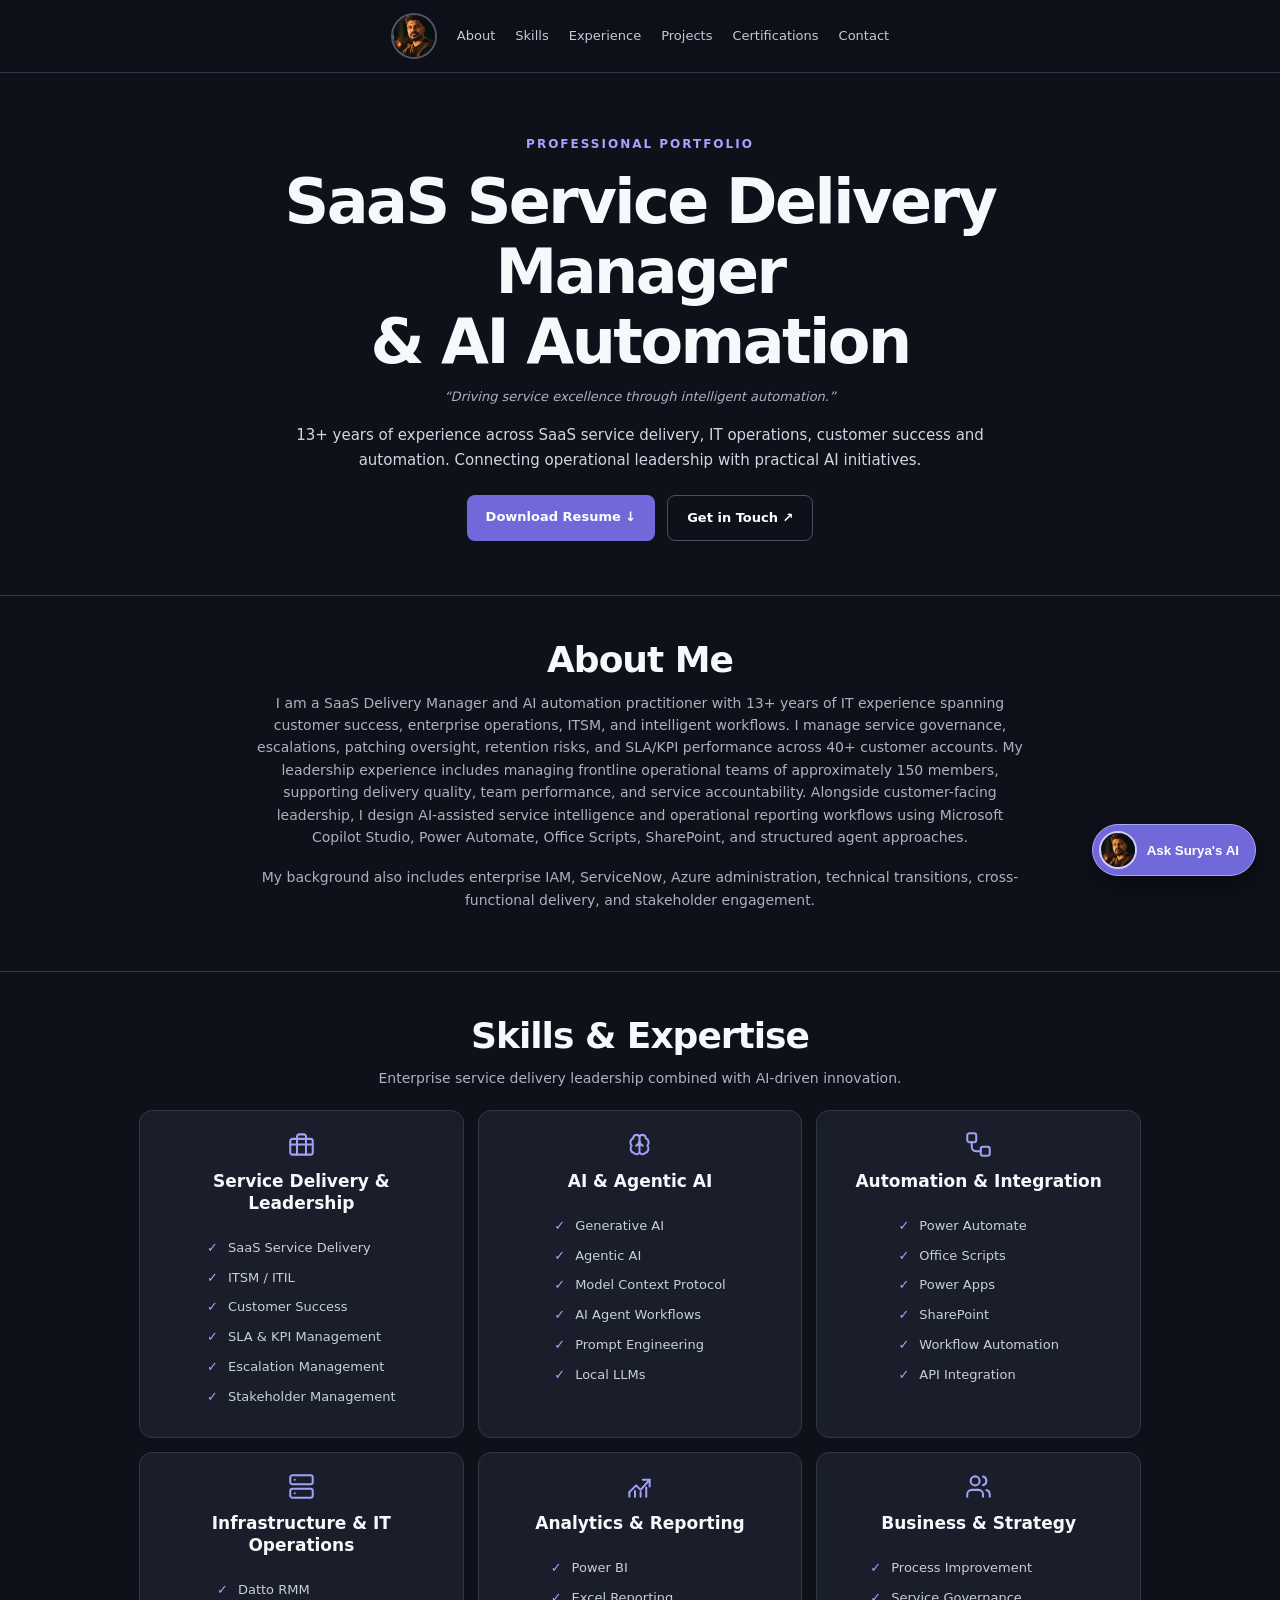
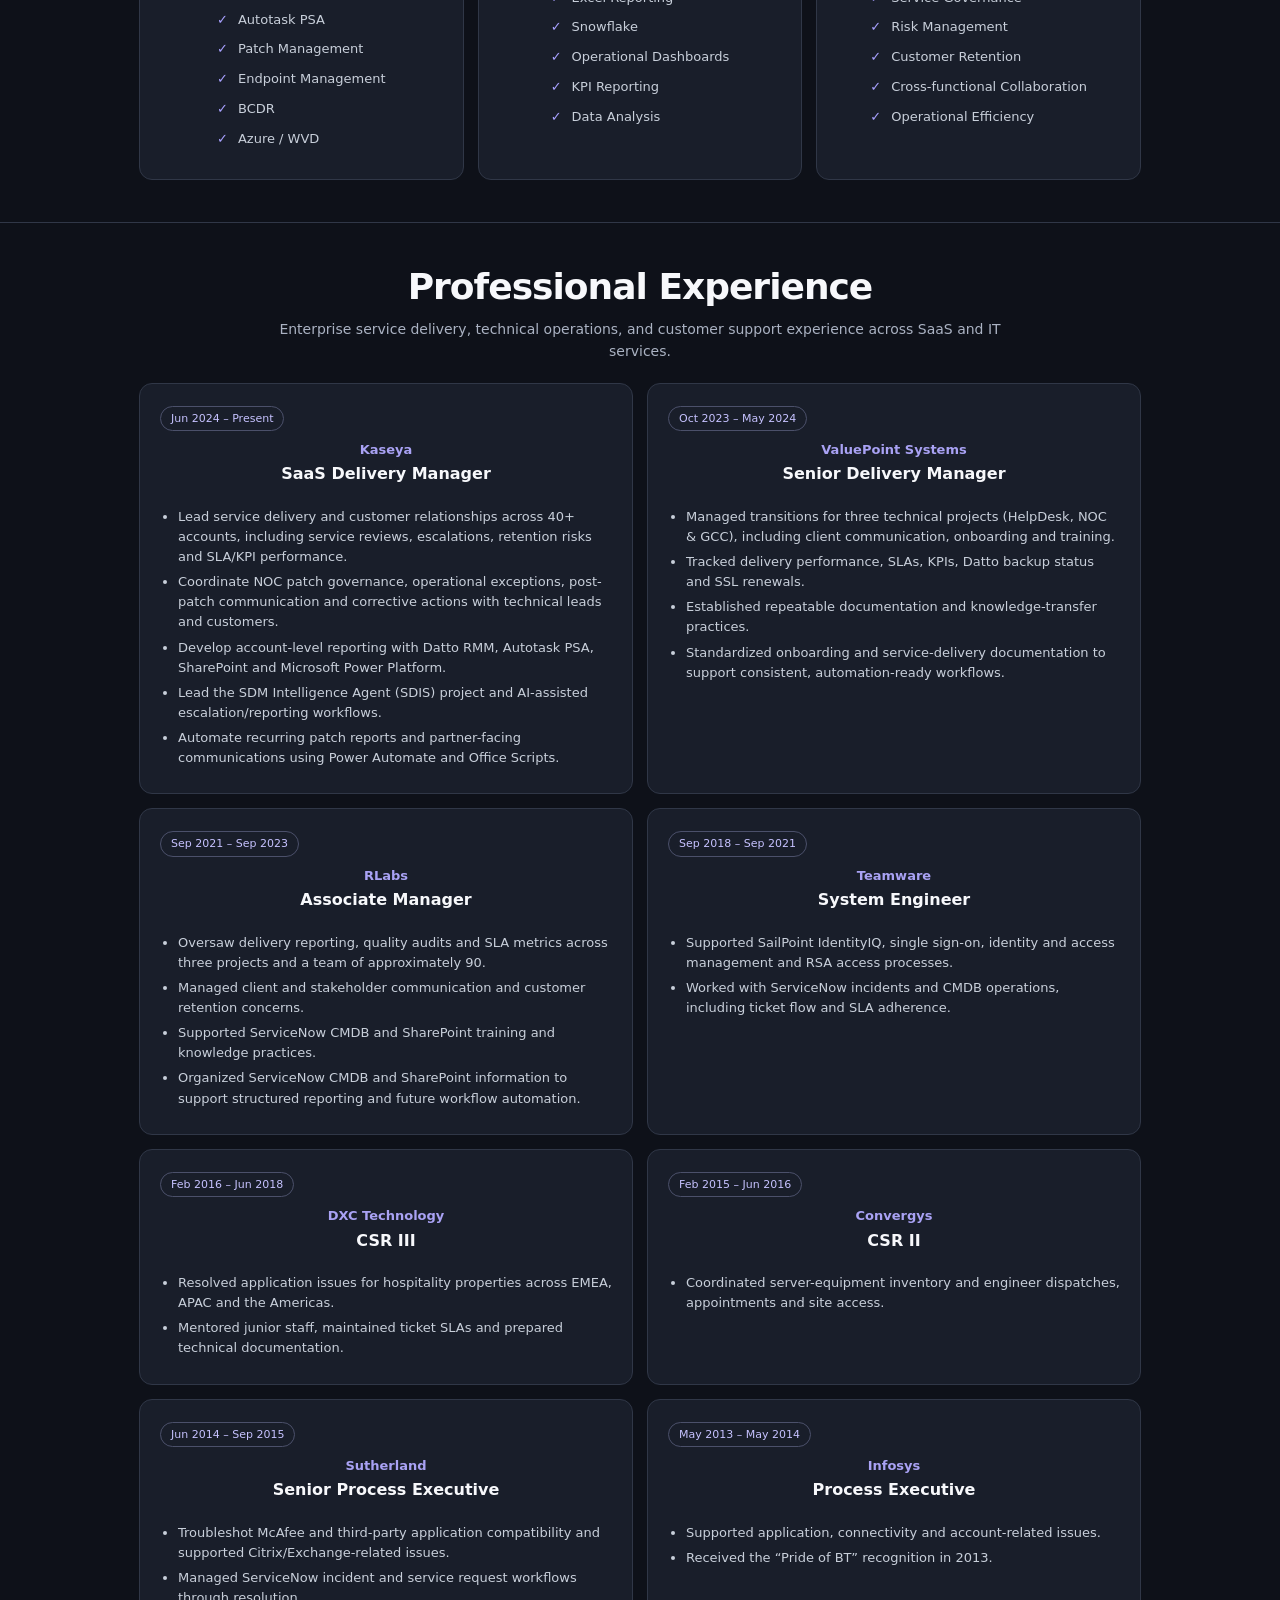
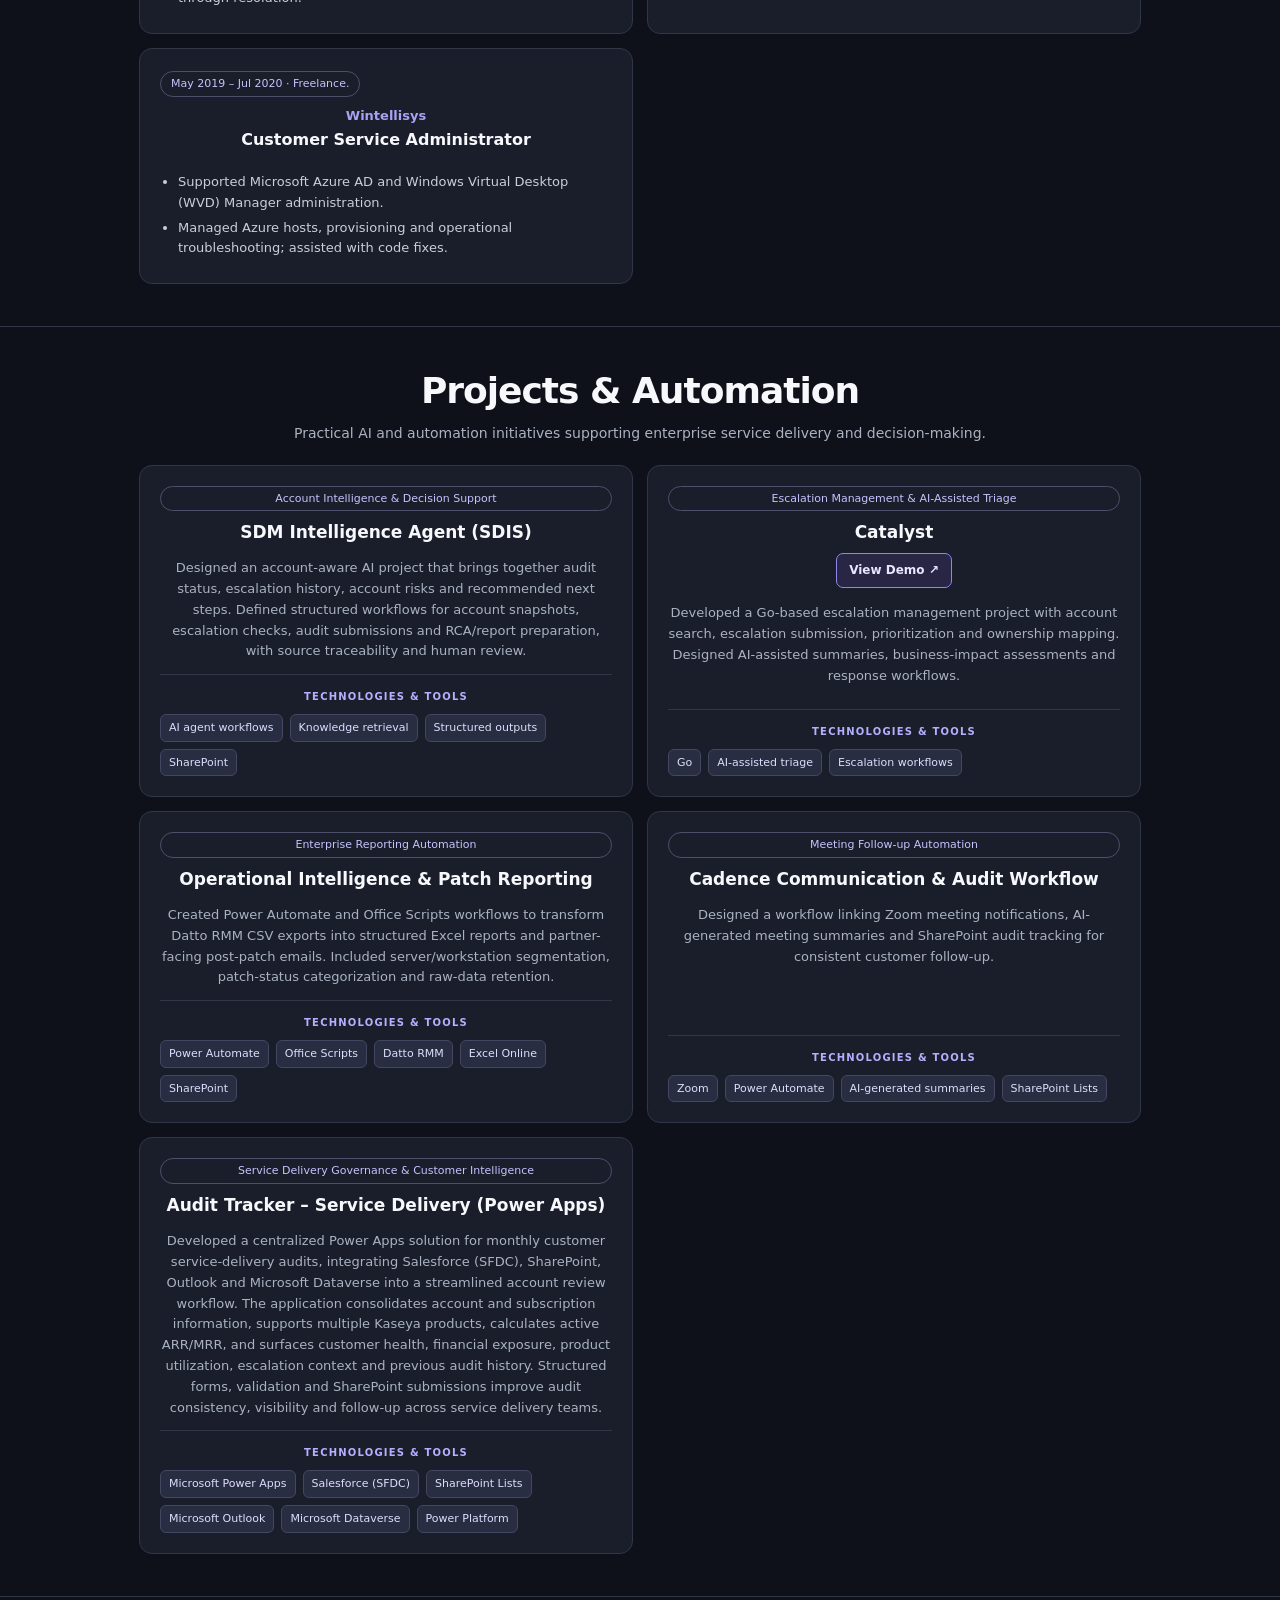
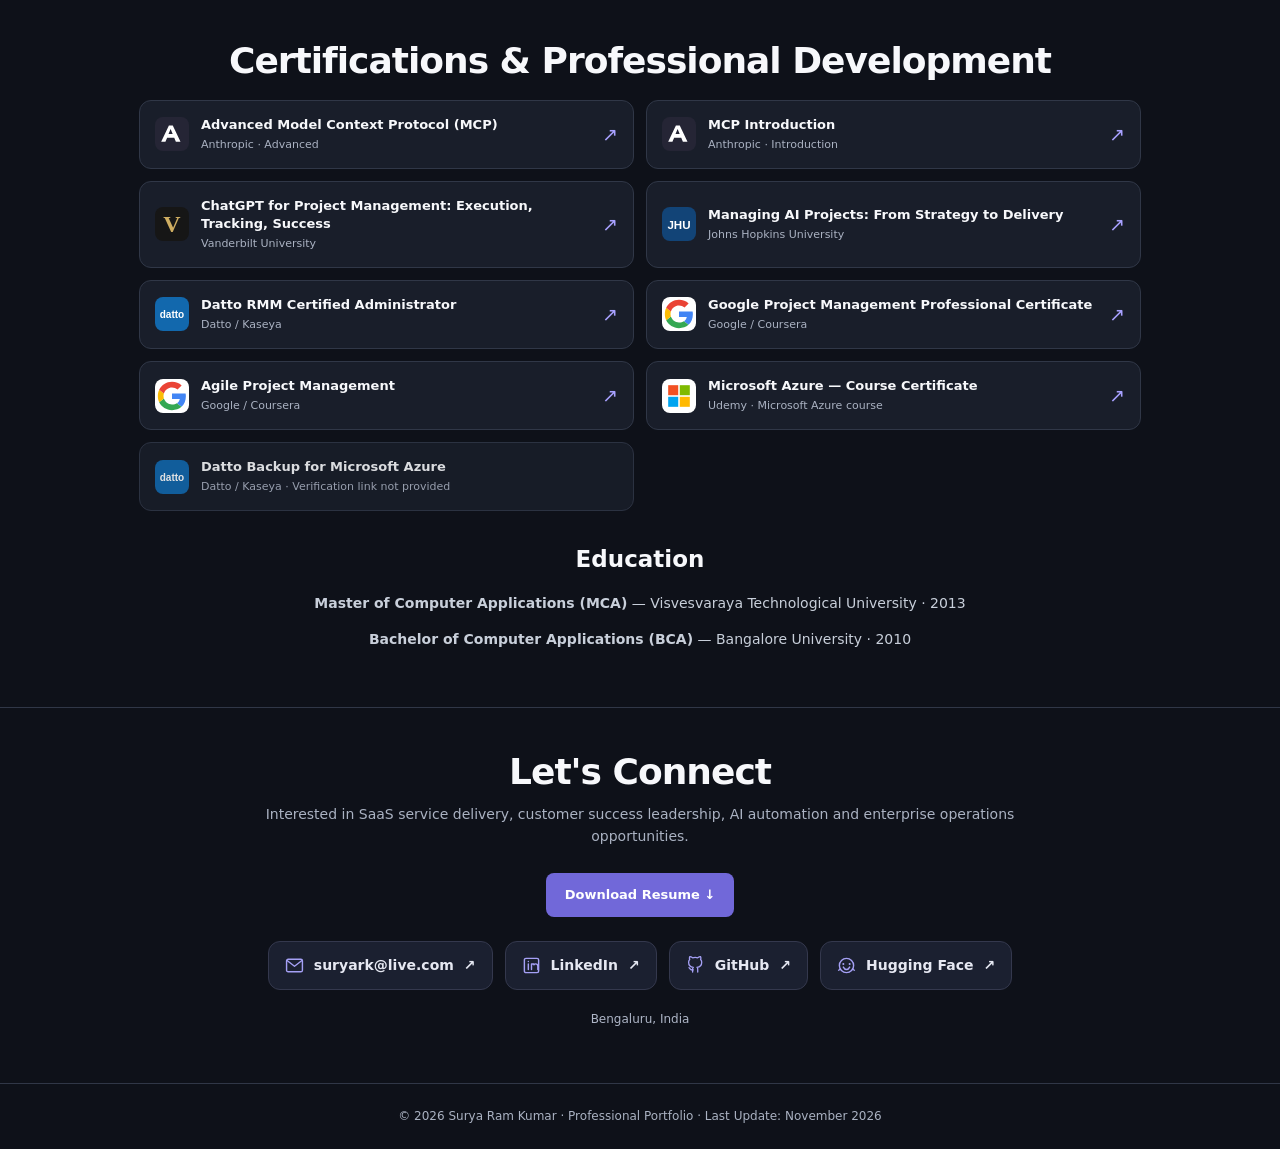
==== commit 93694985: "Update index.html" ====
--- a/index.html
+++ b/index.html
@@ -102,7 +102,7 @@
 .experience-card h3{display:flex;flex-direction:column;align-items:center;gap:4px}
 .experience-card .employer-name{font-size:13px;color:#a9a2f4;font-weight:600;line-height:1.4}
 .cert-card .issuer-icon{width:34px;height:34px;flex:0 0 34px;border-radius:8px;overflow:hidden}
-</style></head><body><header><div class="wrap nav"><a aria-label="Back to top" class="brand" href="#home"><img alt="Profile photograph" height="46" src="[data-uri]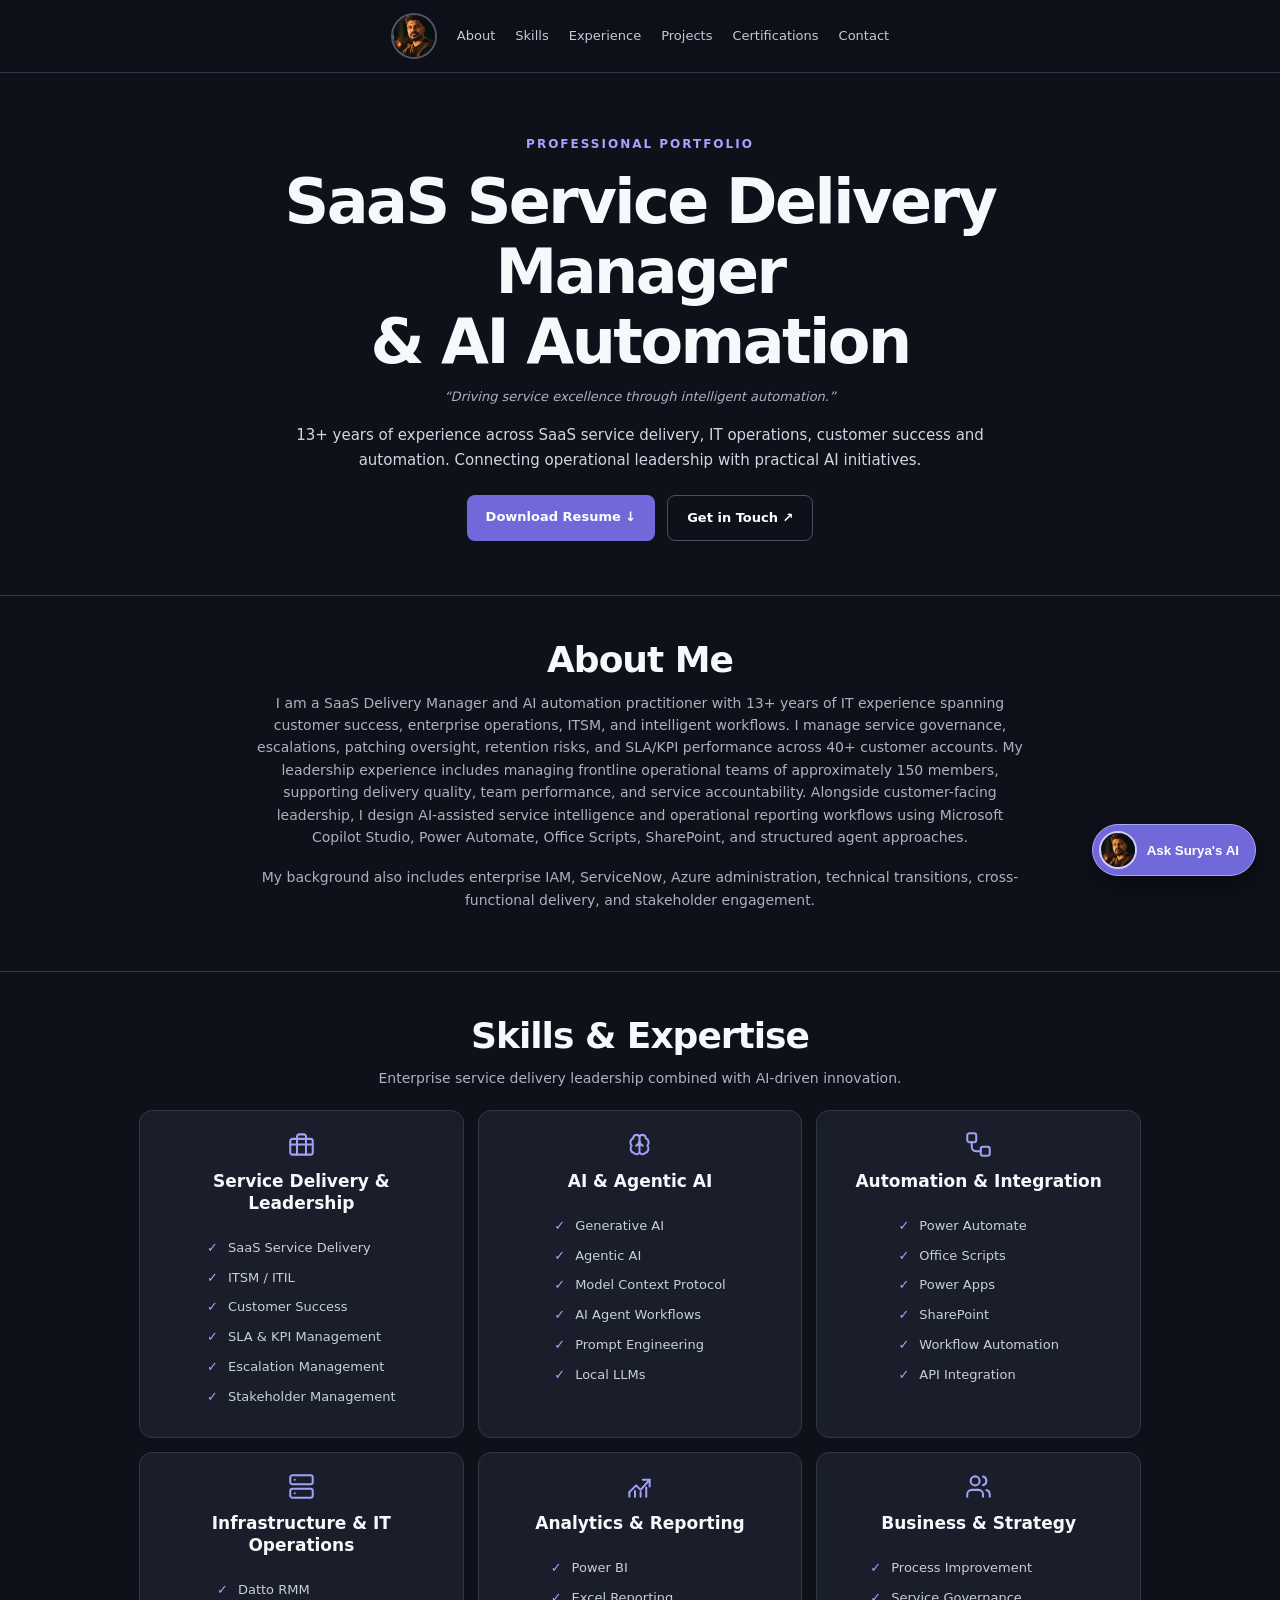
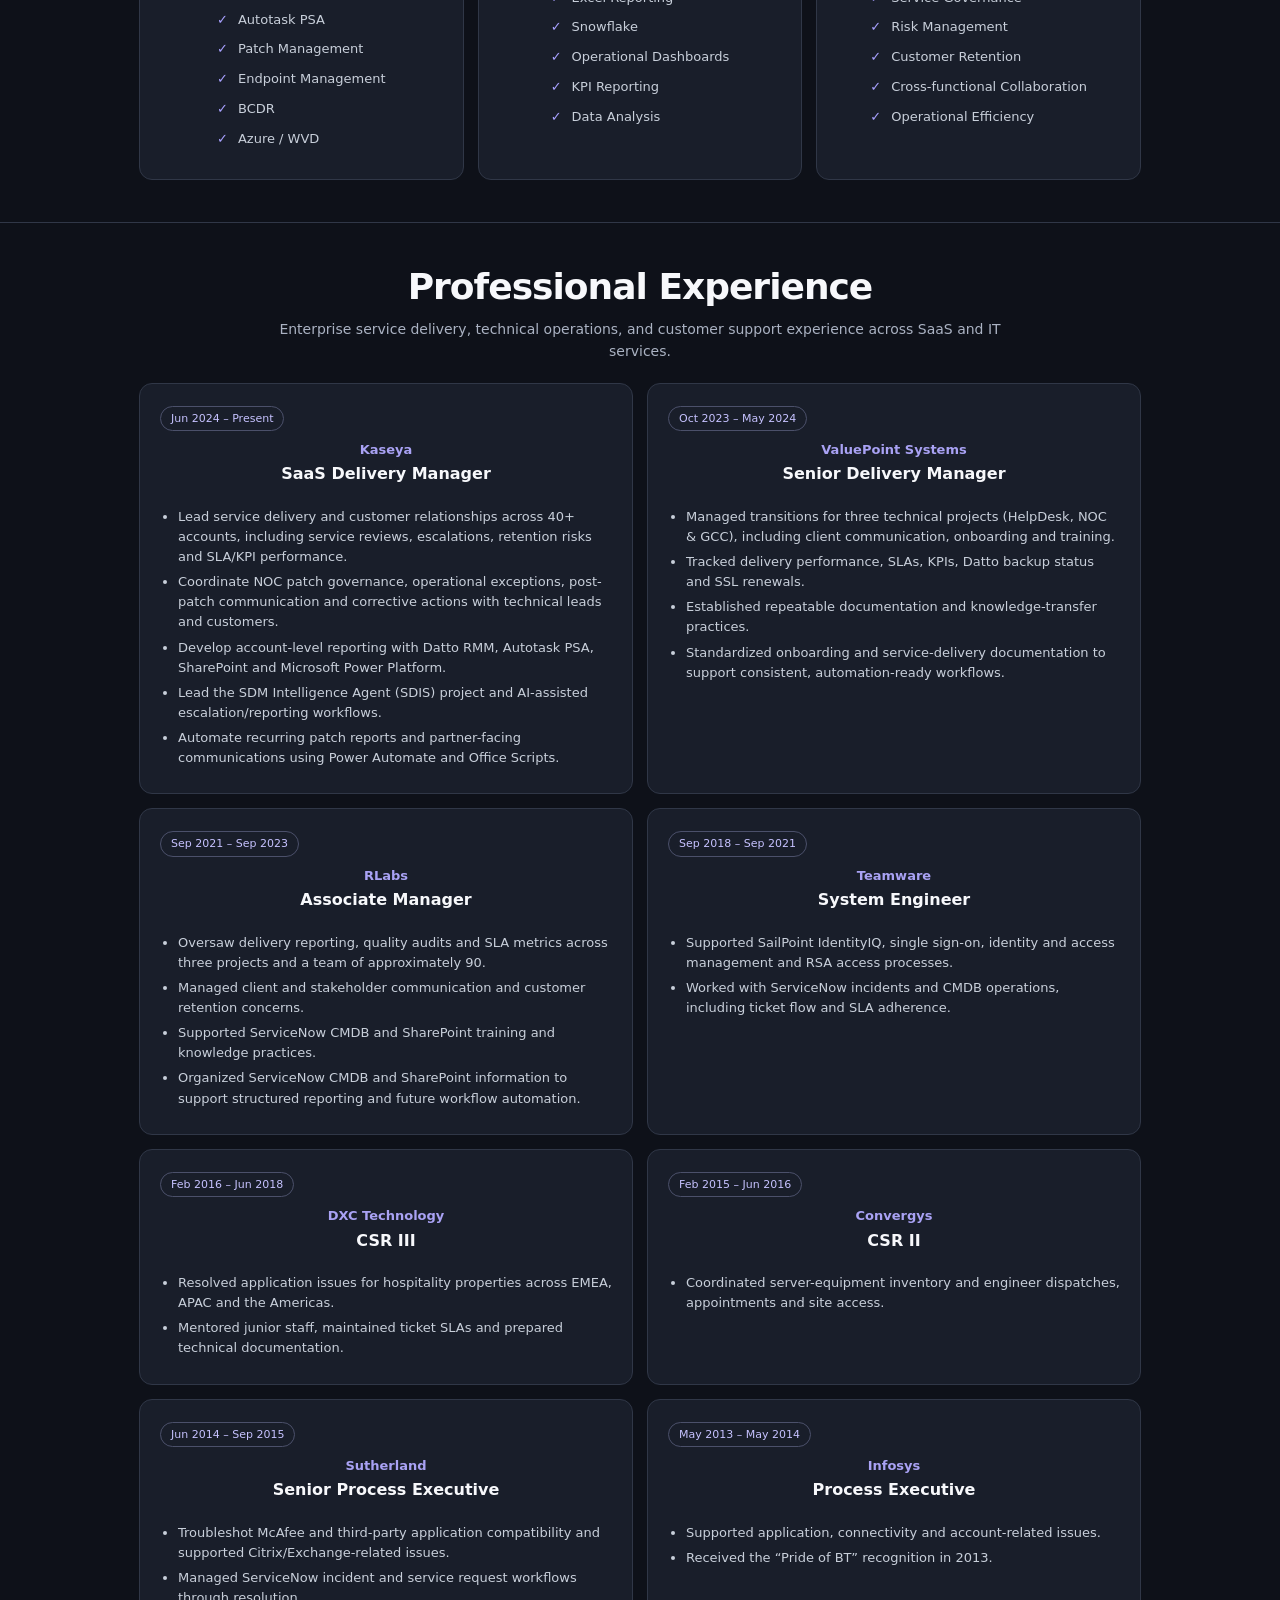
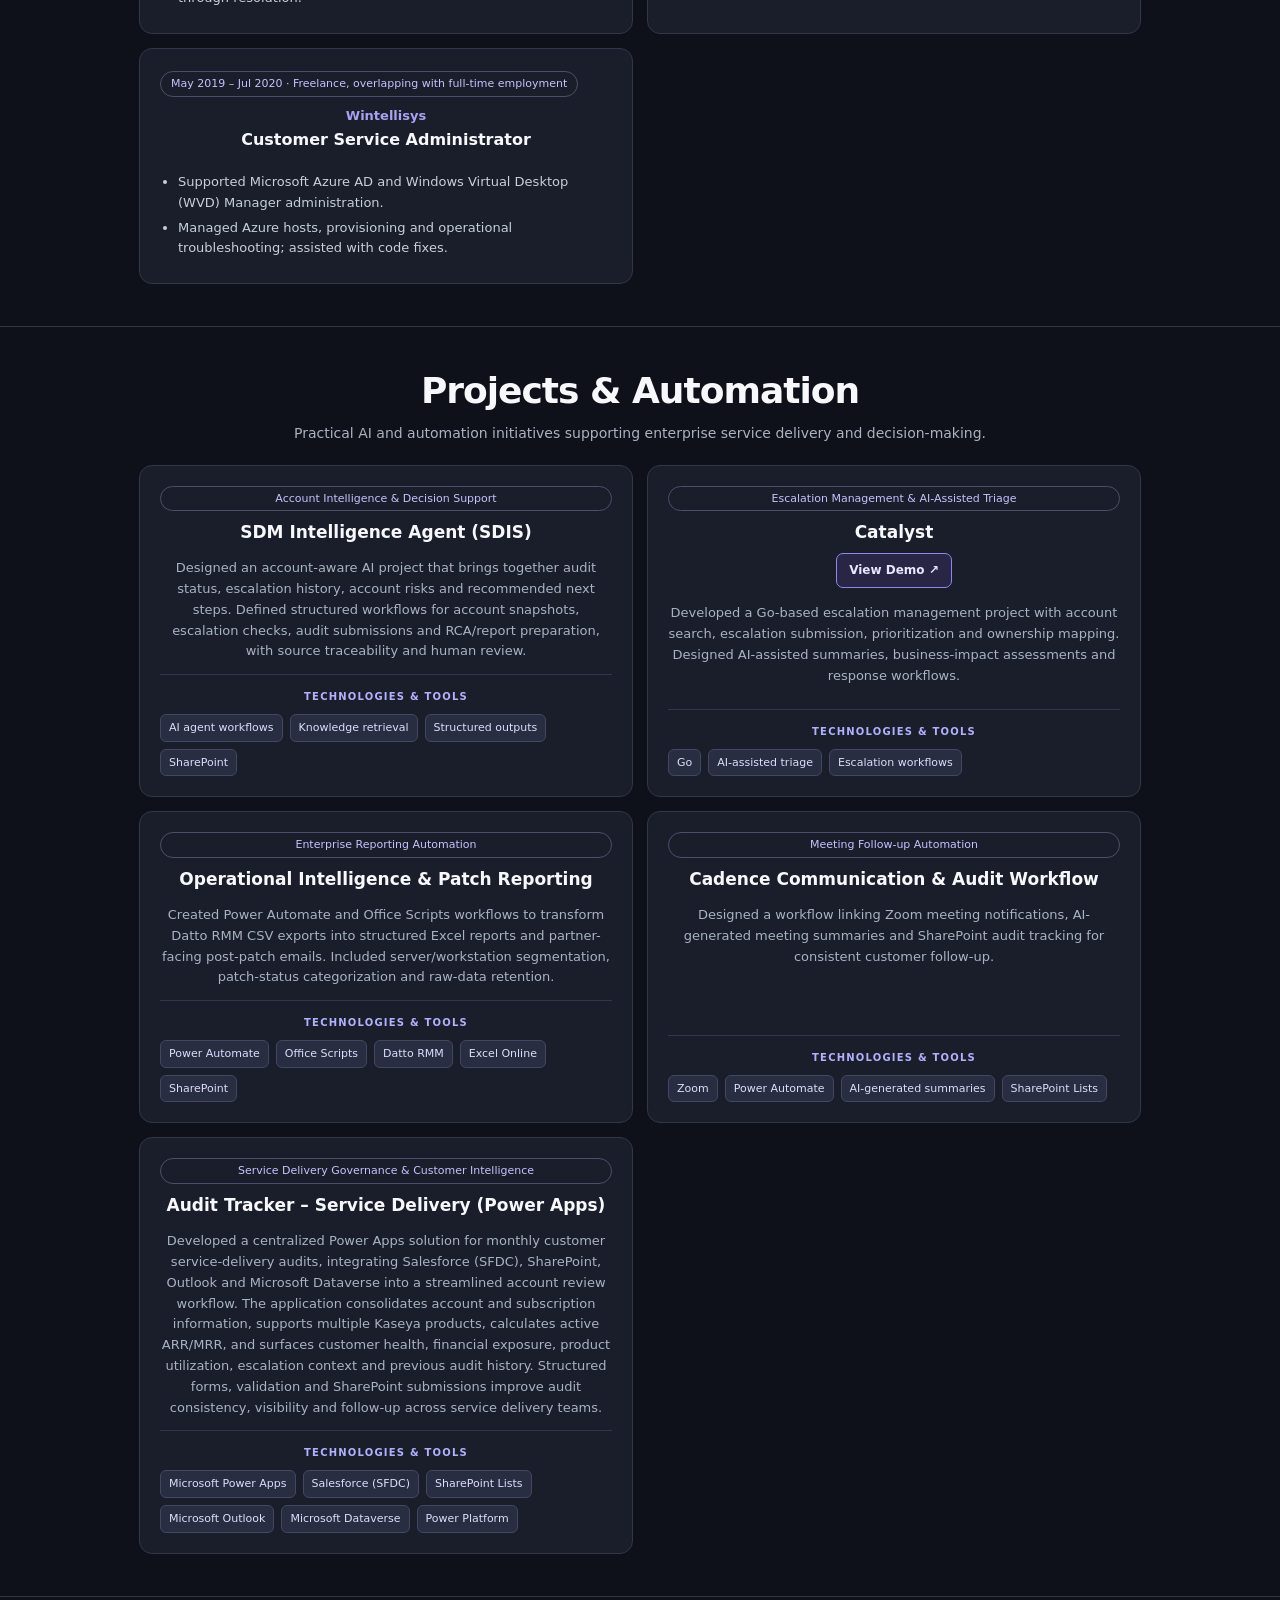
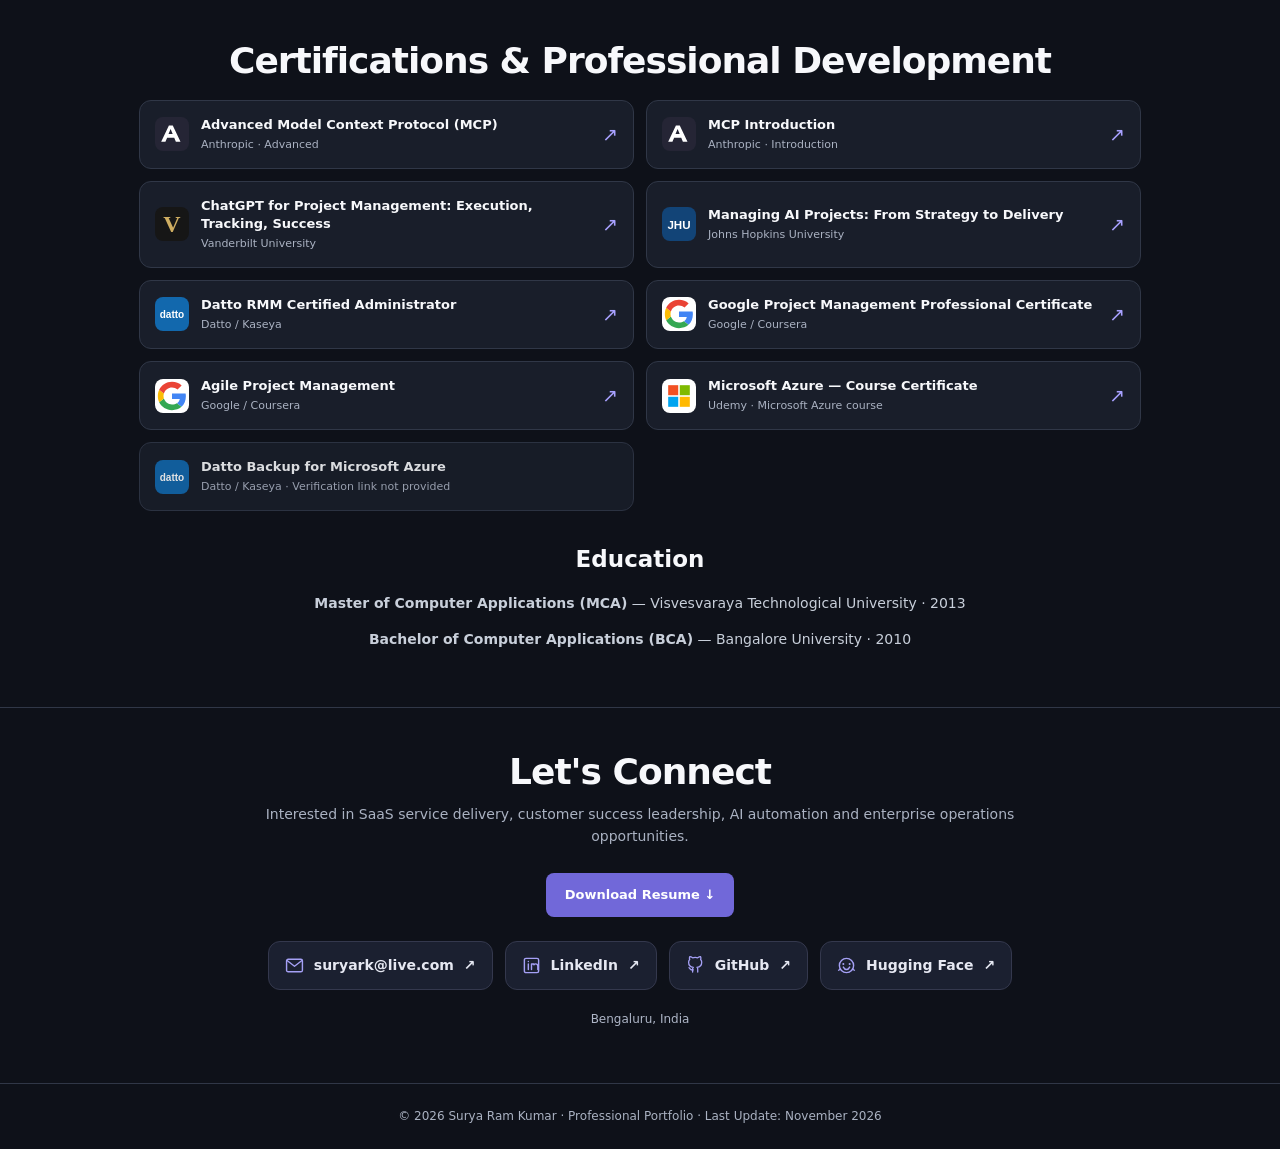
==== commit 95d4cde8: "Update index.html" ====
--- a/index.html
+++ b/index.html
@@ -102,7 +102,7 @@
 .experience-card h3{display:flex;flex-direction:column;align-items:center;gap:4px}
 .experience-card .employer-name{font-size:13px;color:#a9a2f4;font-weight:600;line-height:1.4}
 .cert-card .issuer-icon{width:34px;height:34px;flex:0 0 34px;border-radius:8px;overflow:hidden}
-</style></head><body><header><div class="wrap nav"><a aria-label="Back to top" class="brand" href="#home"><img alt="Profile photograph" height="46" src="[data-uri]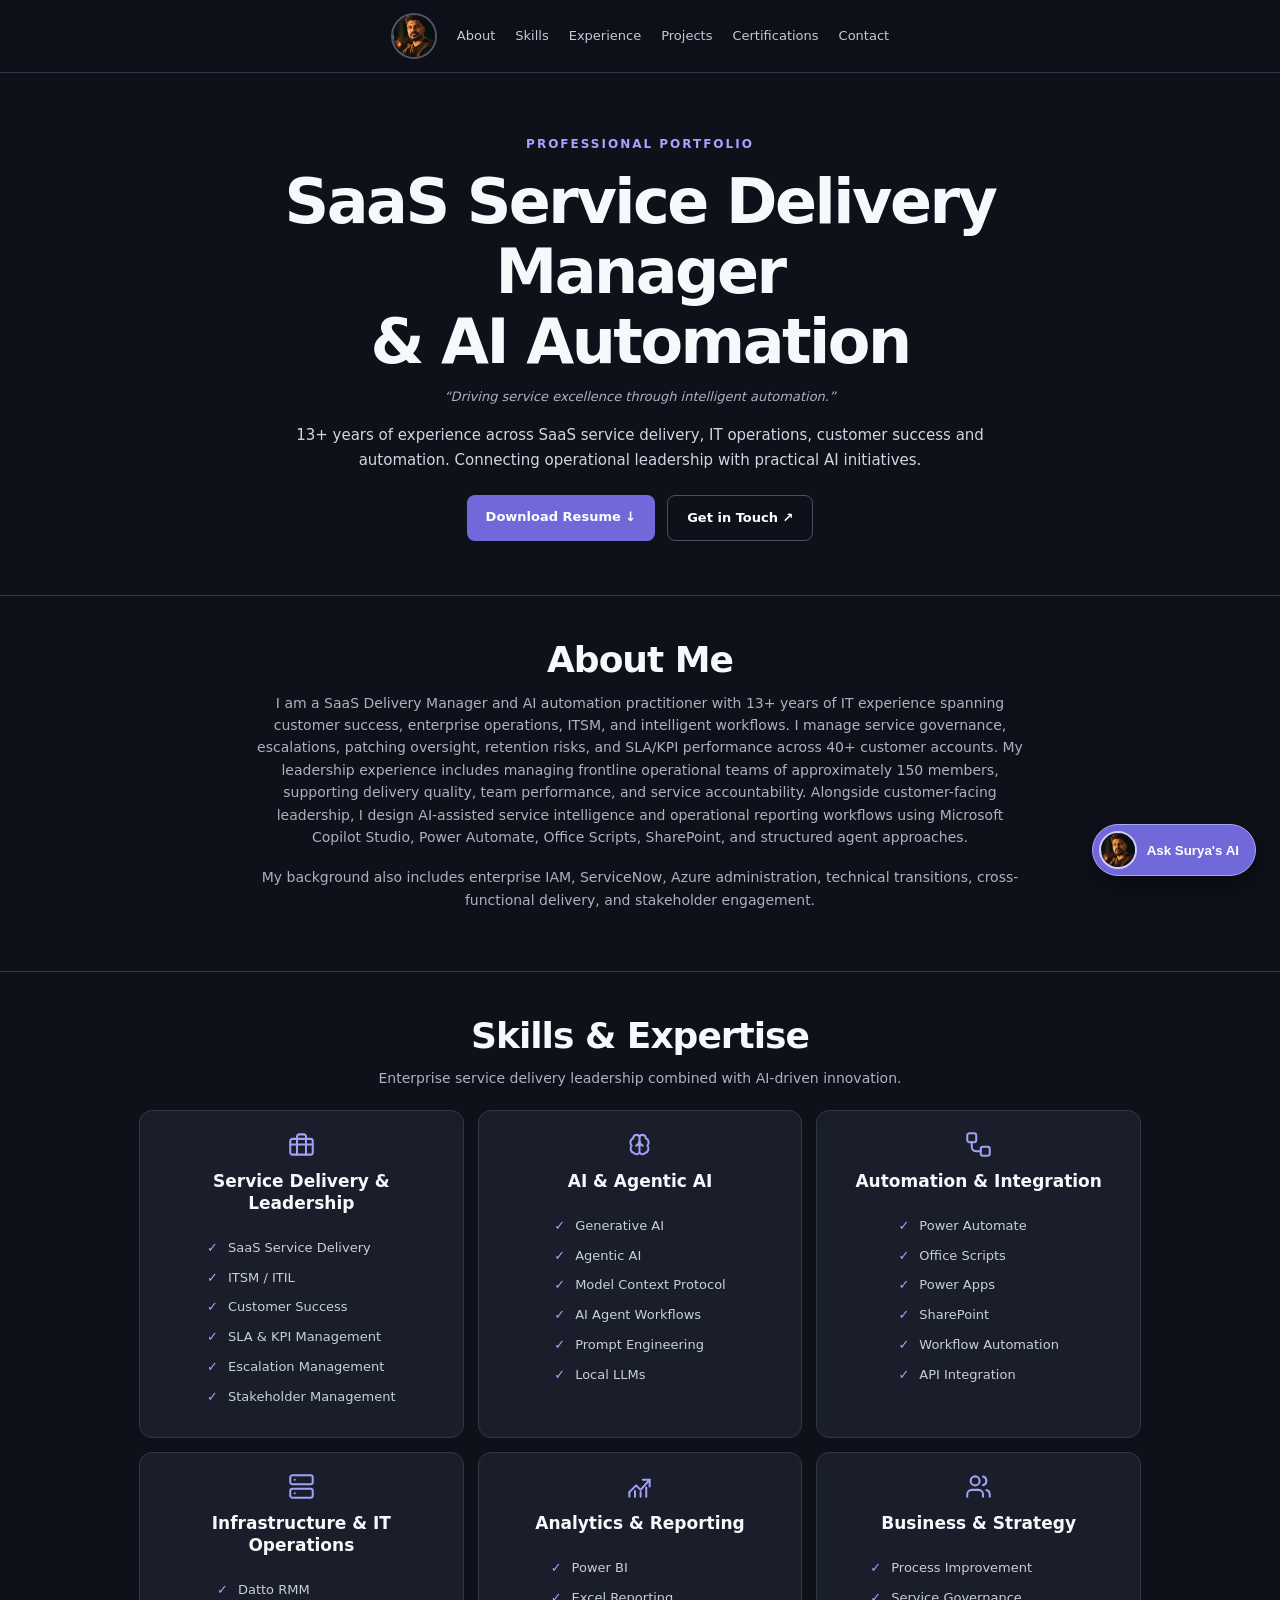
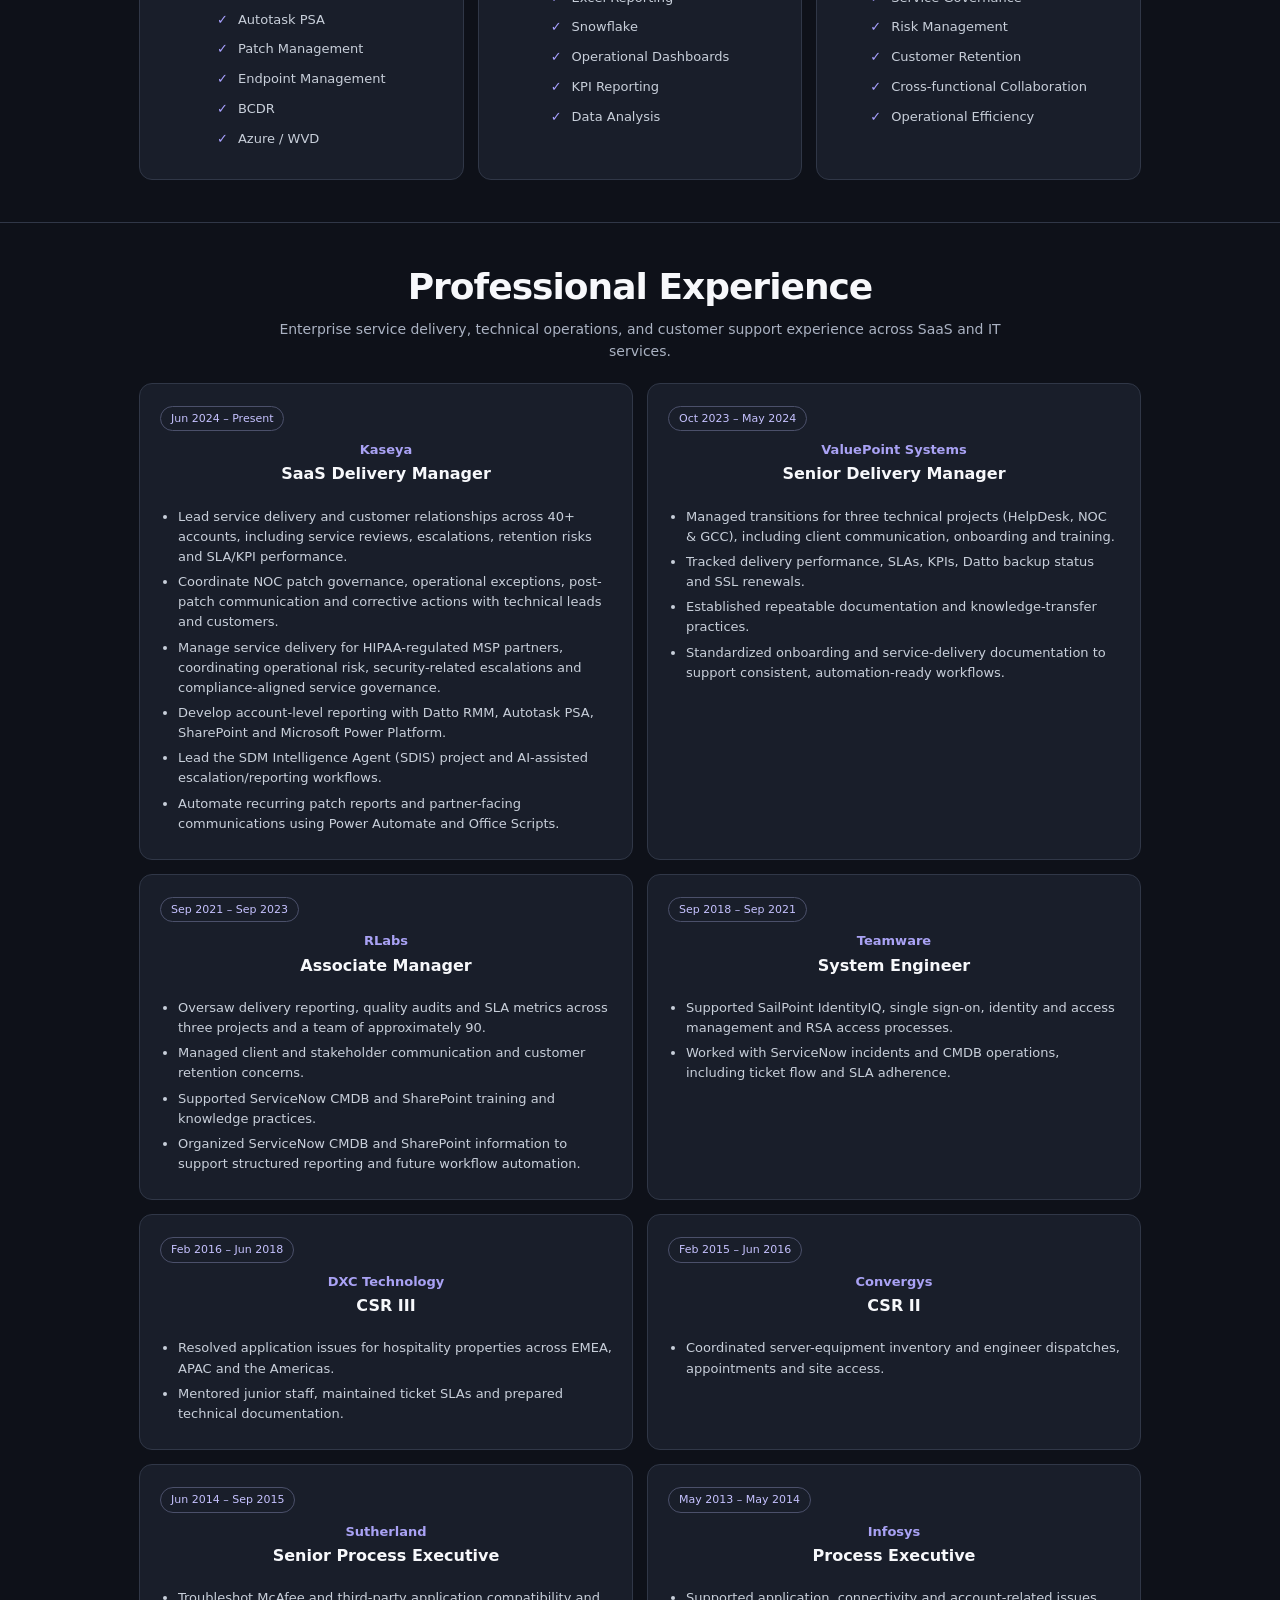
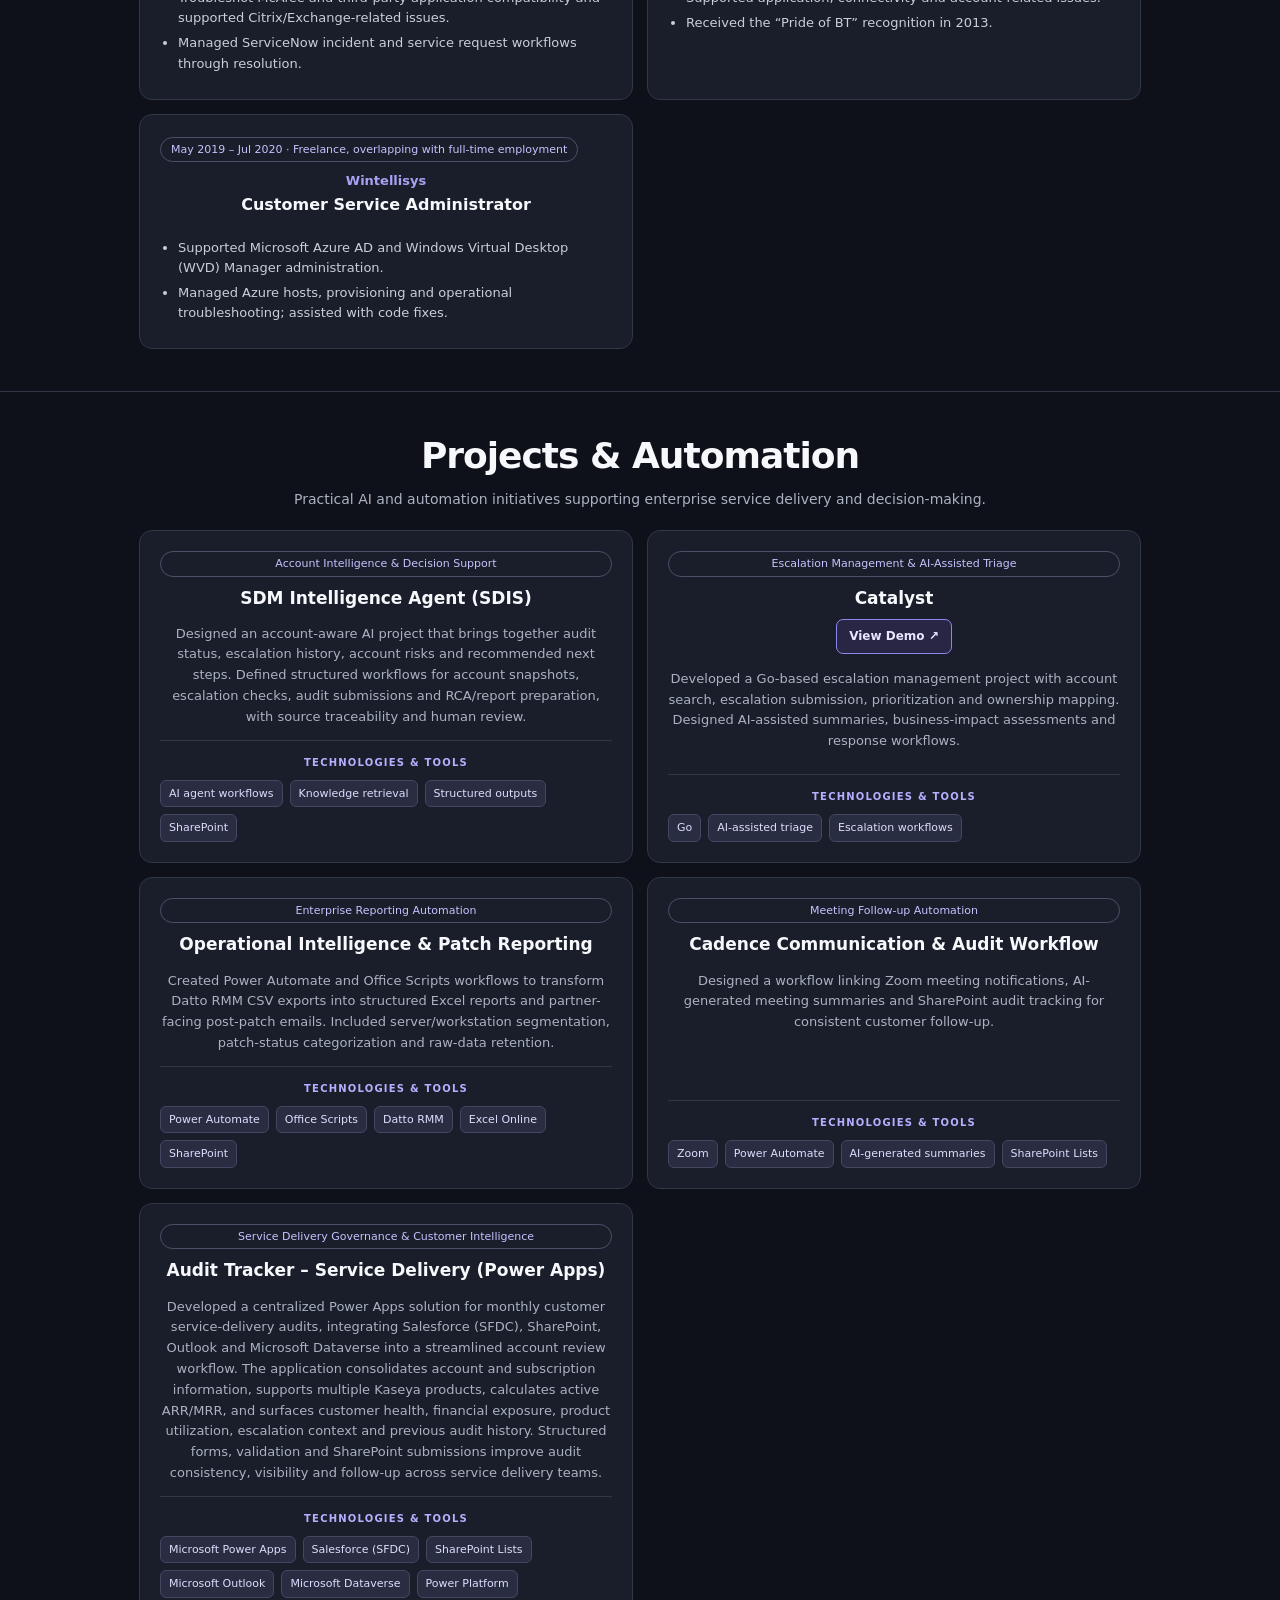
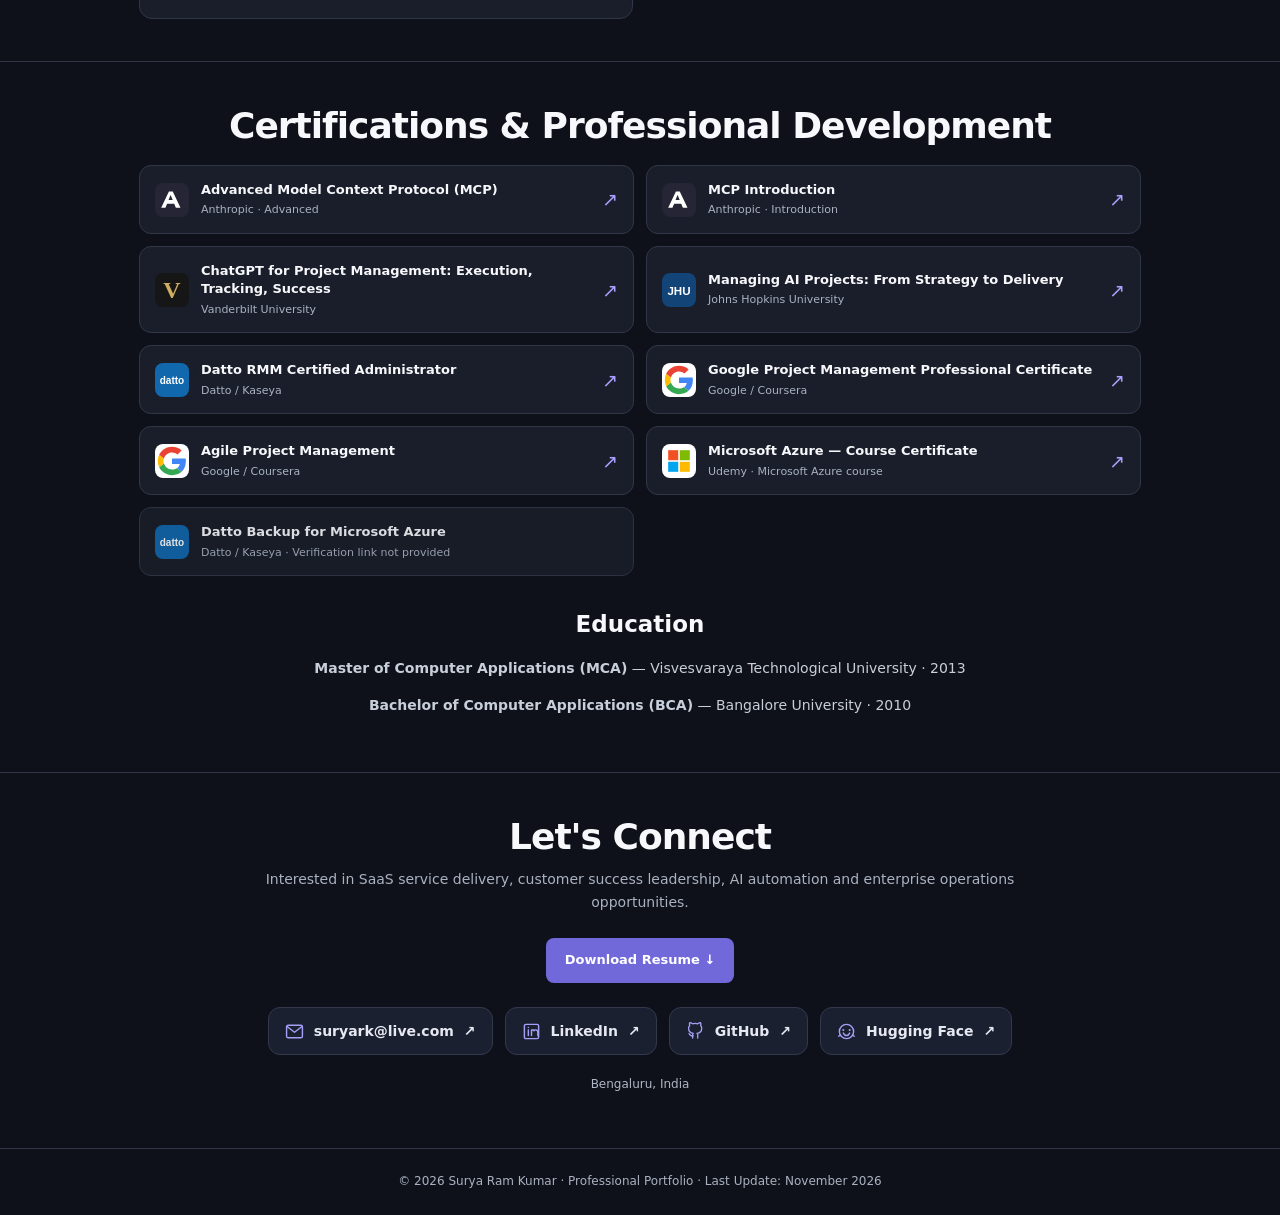
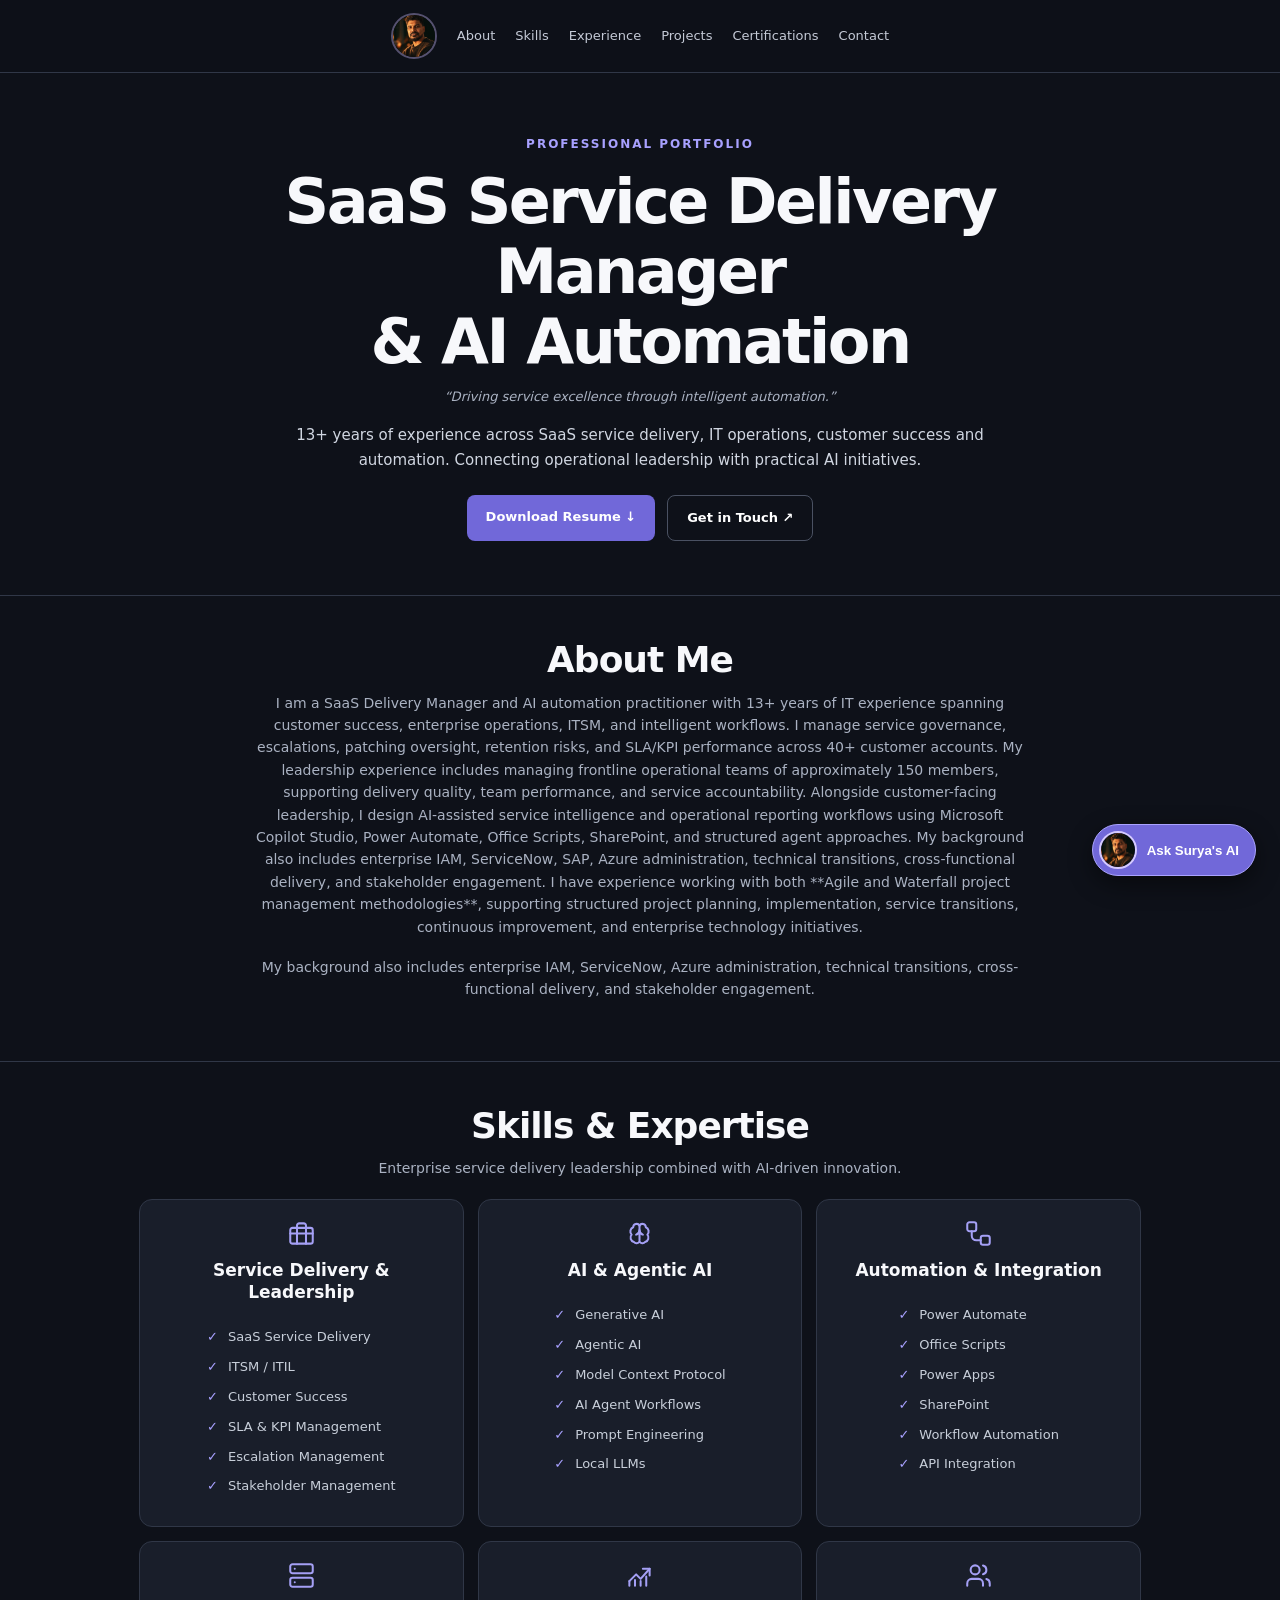
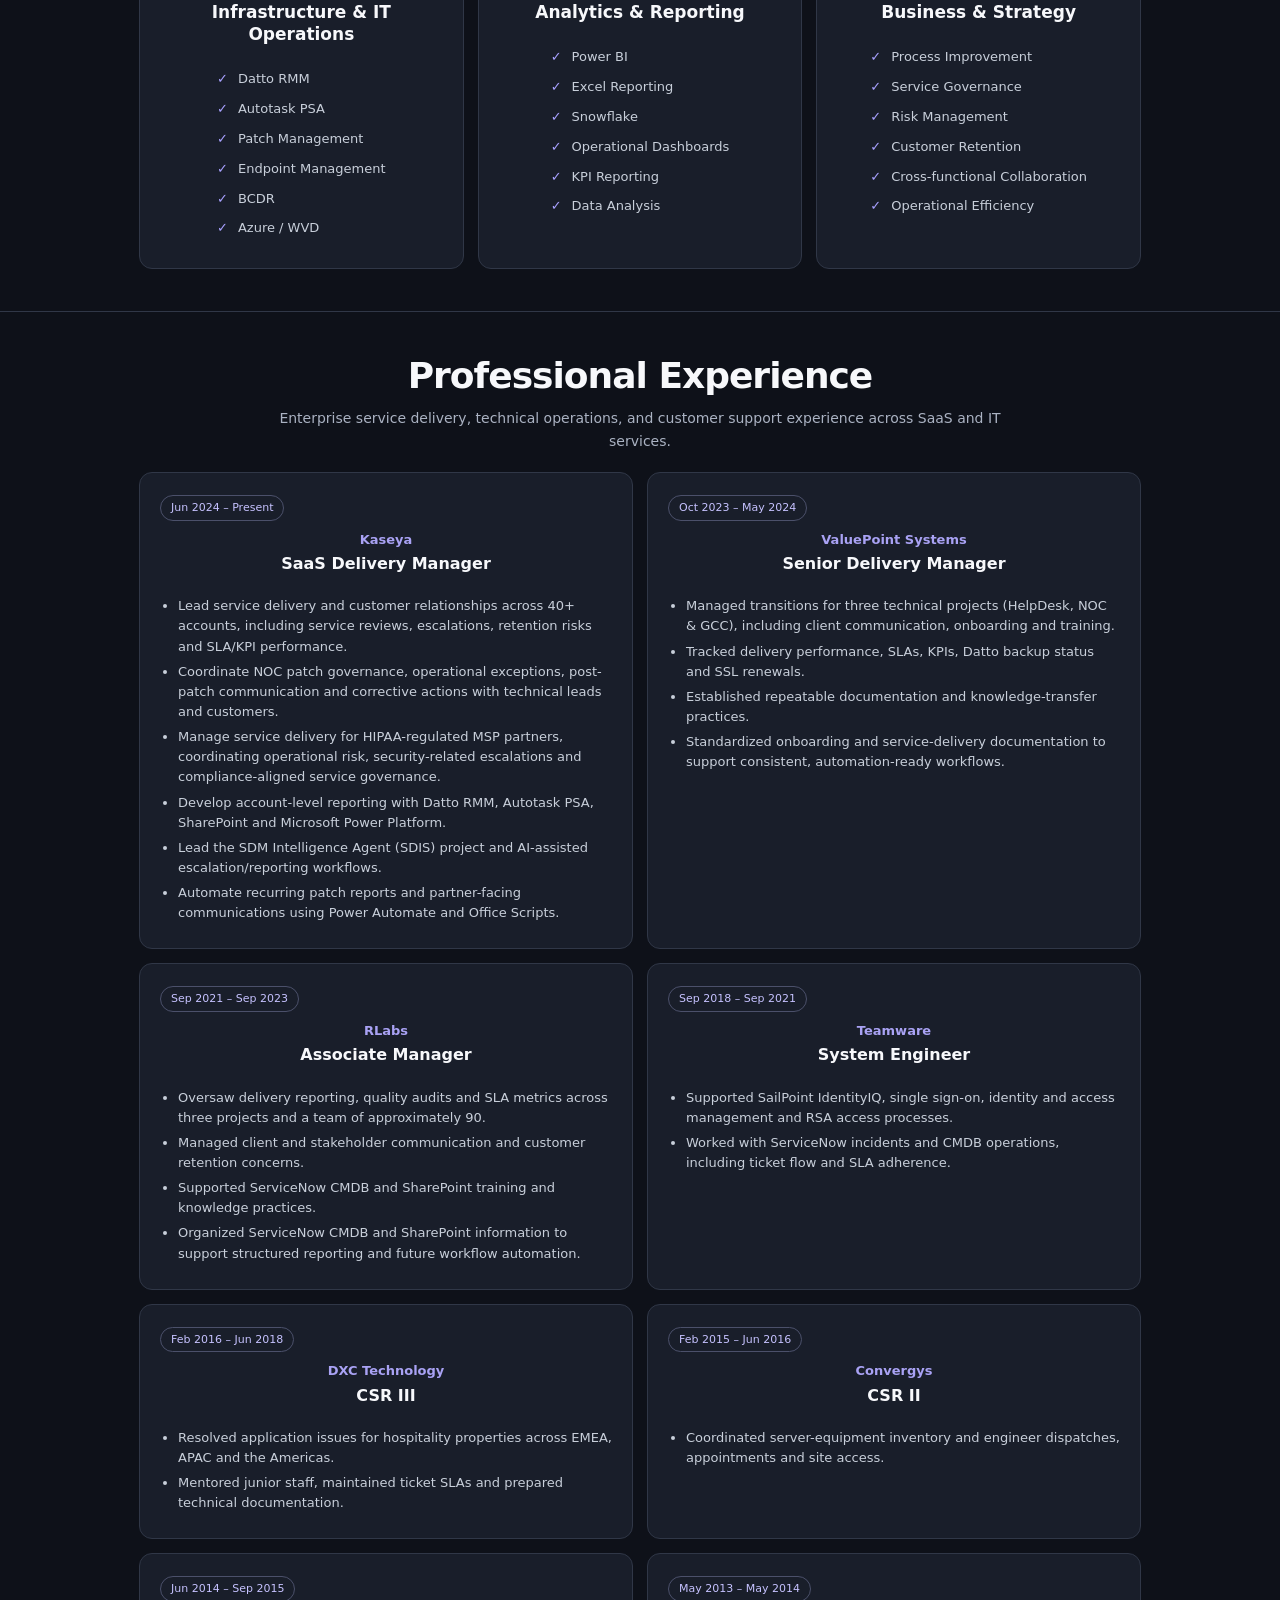
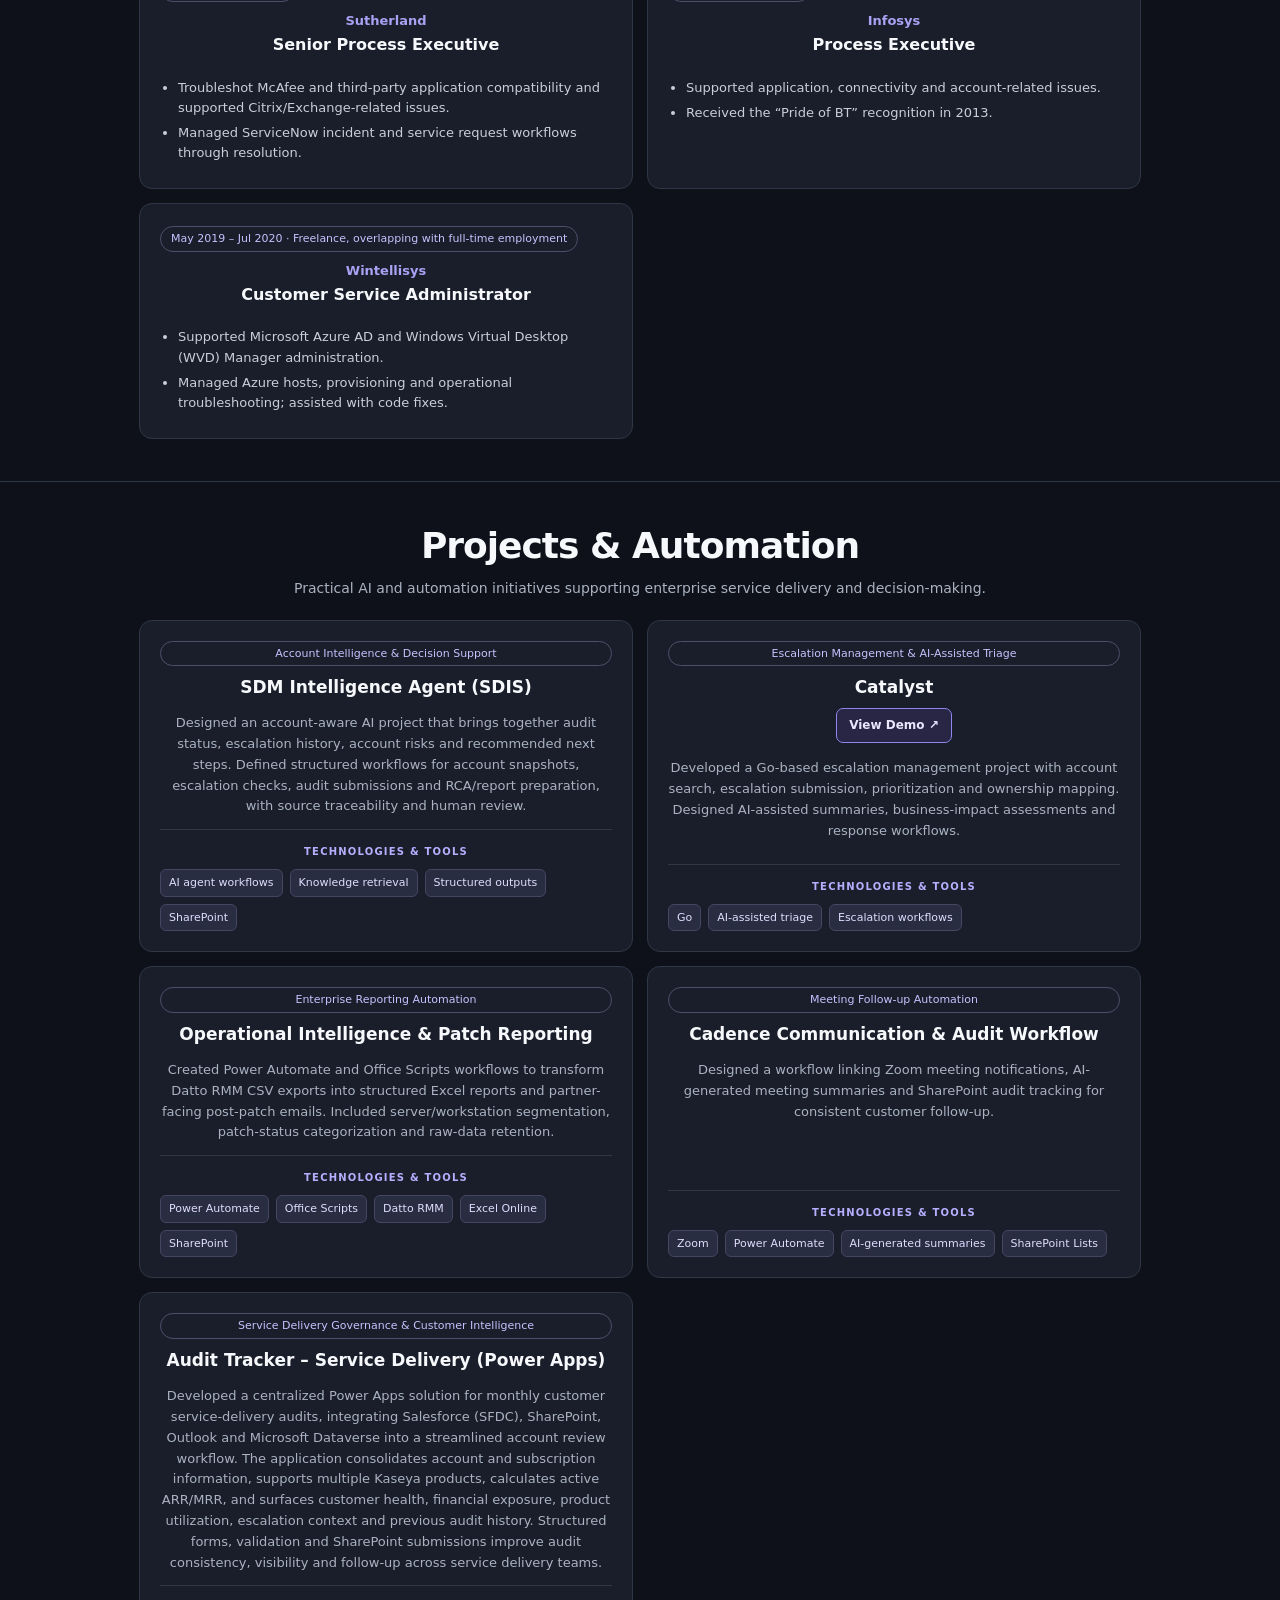
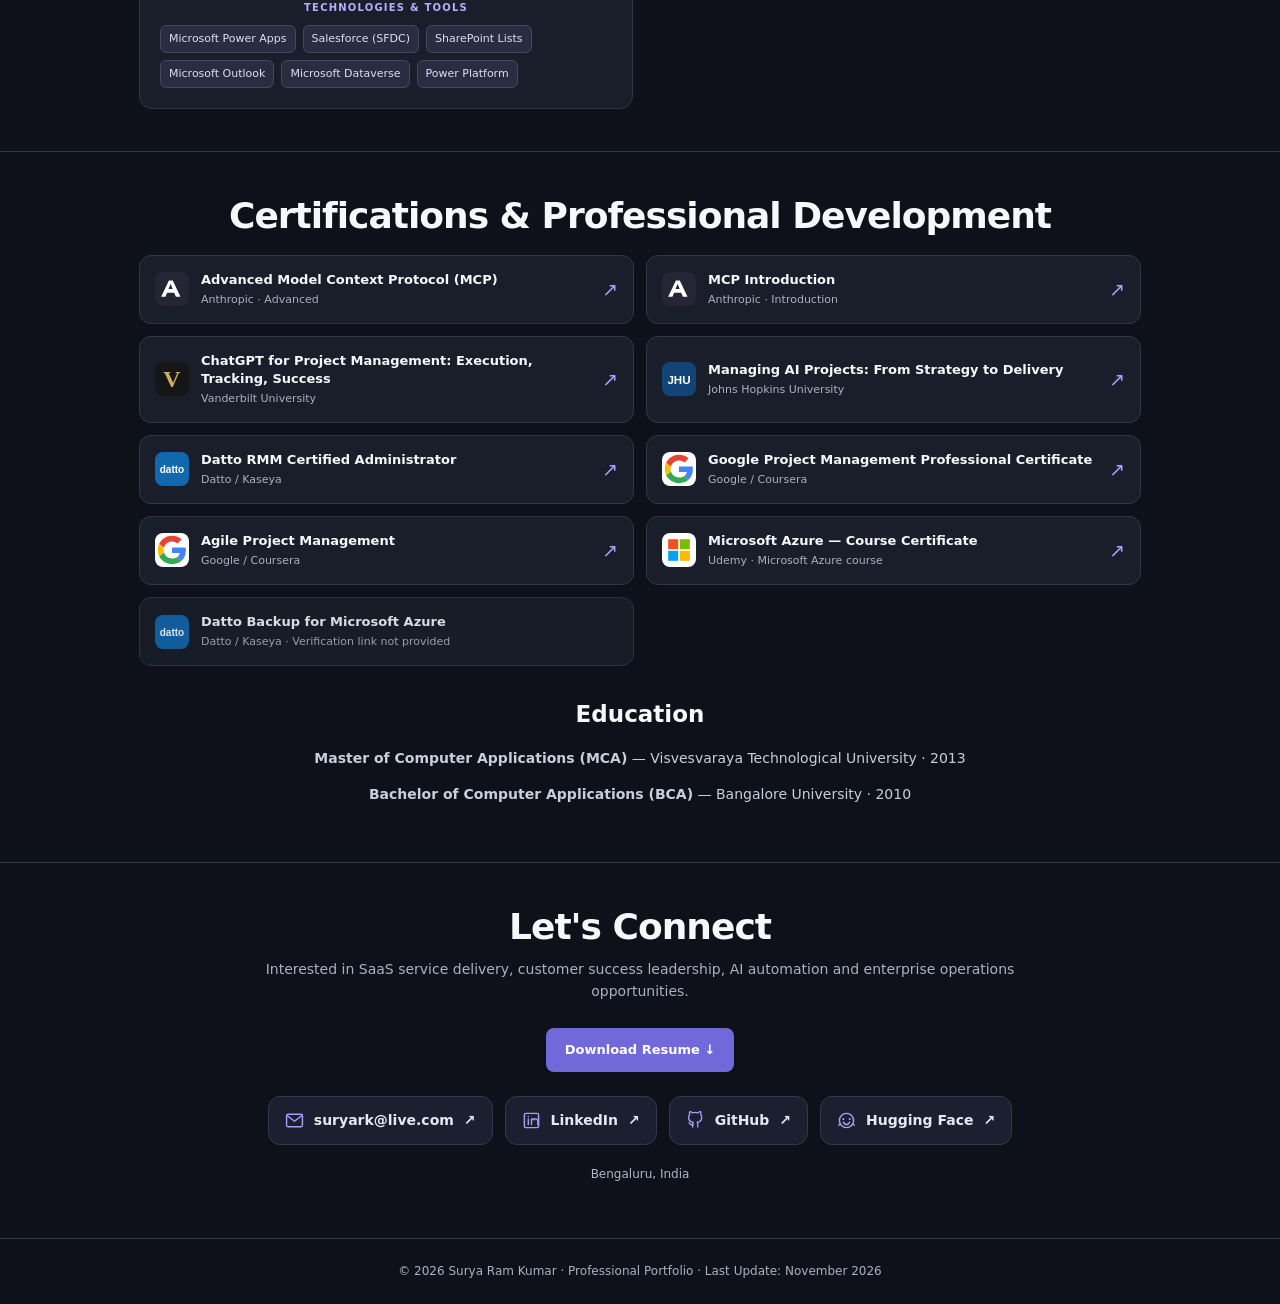
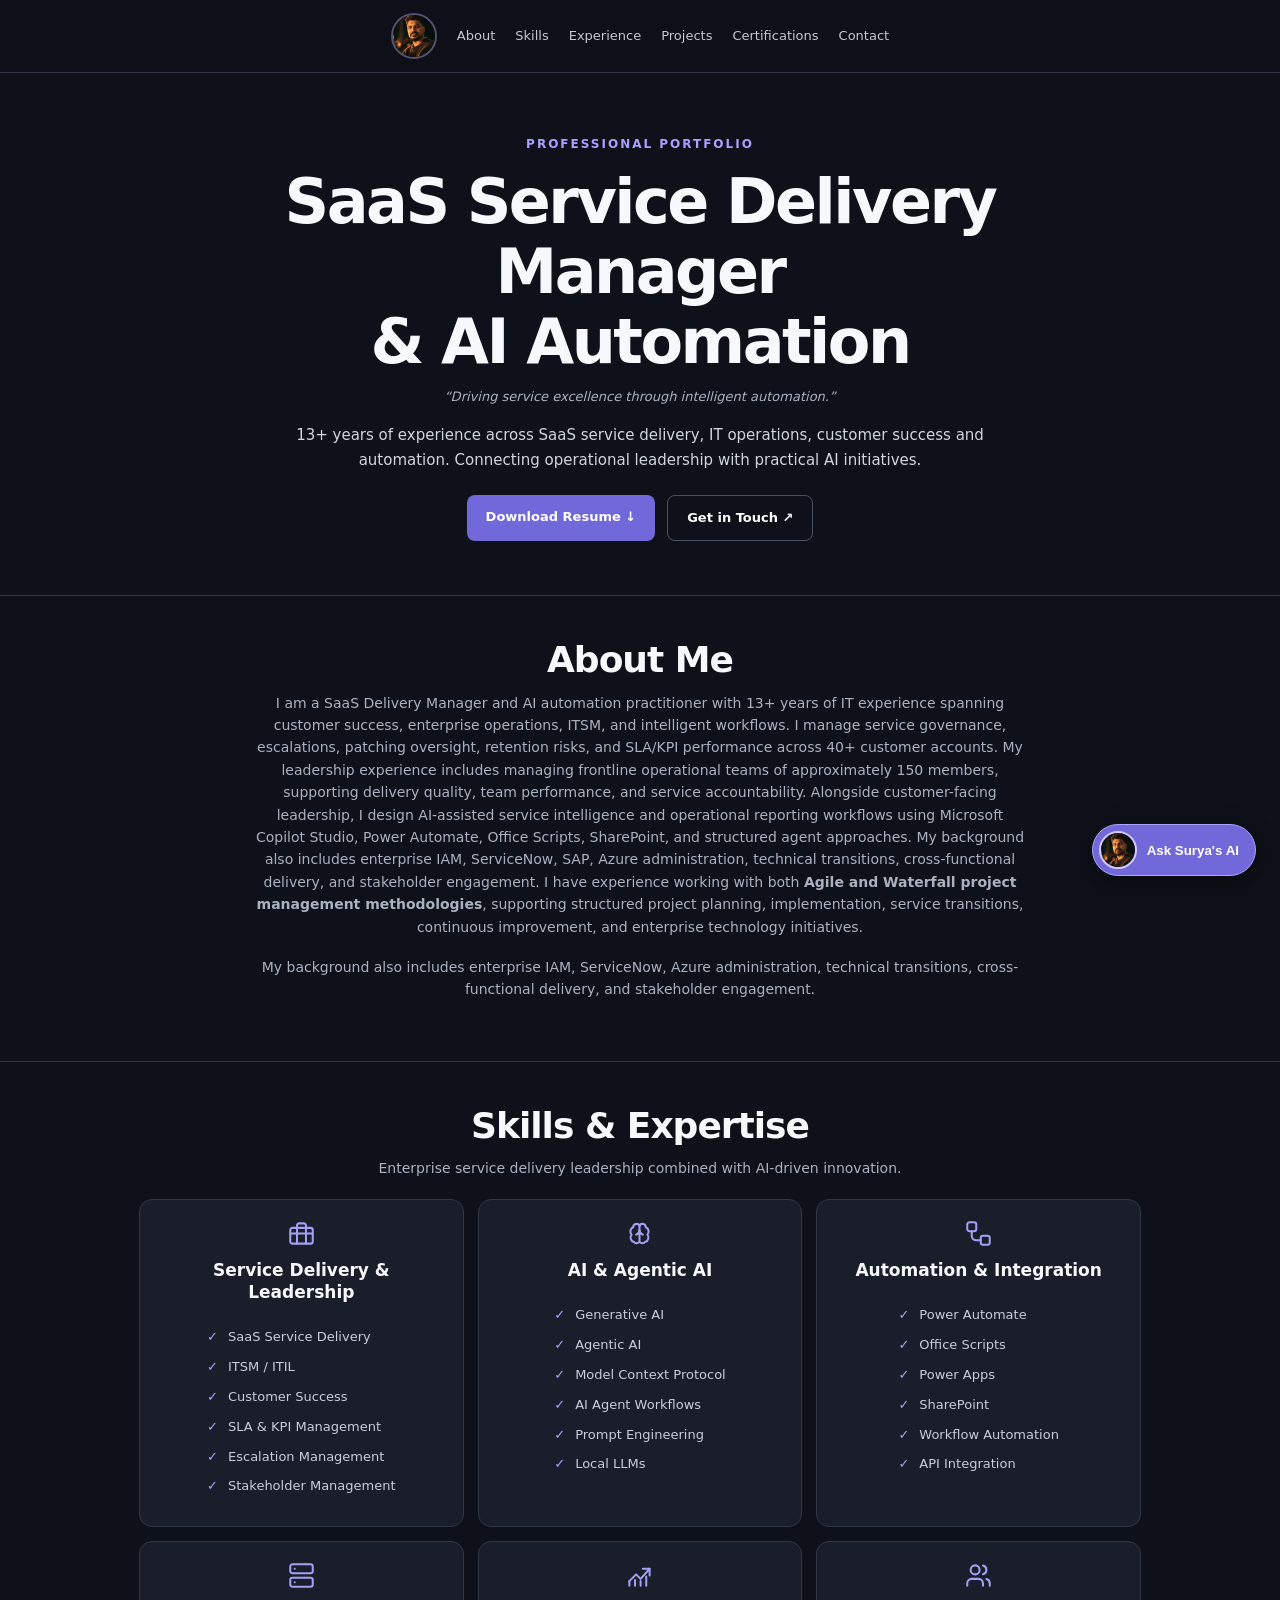
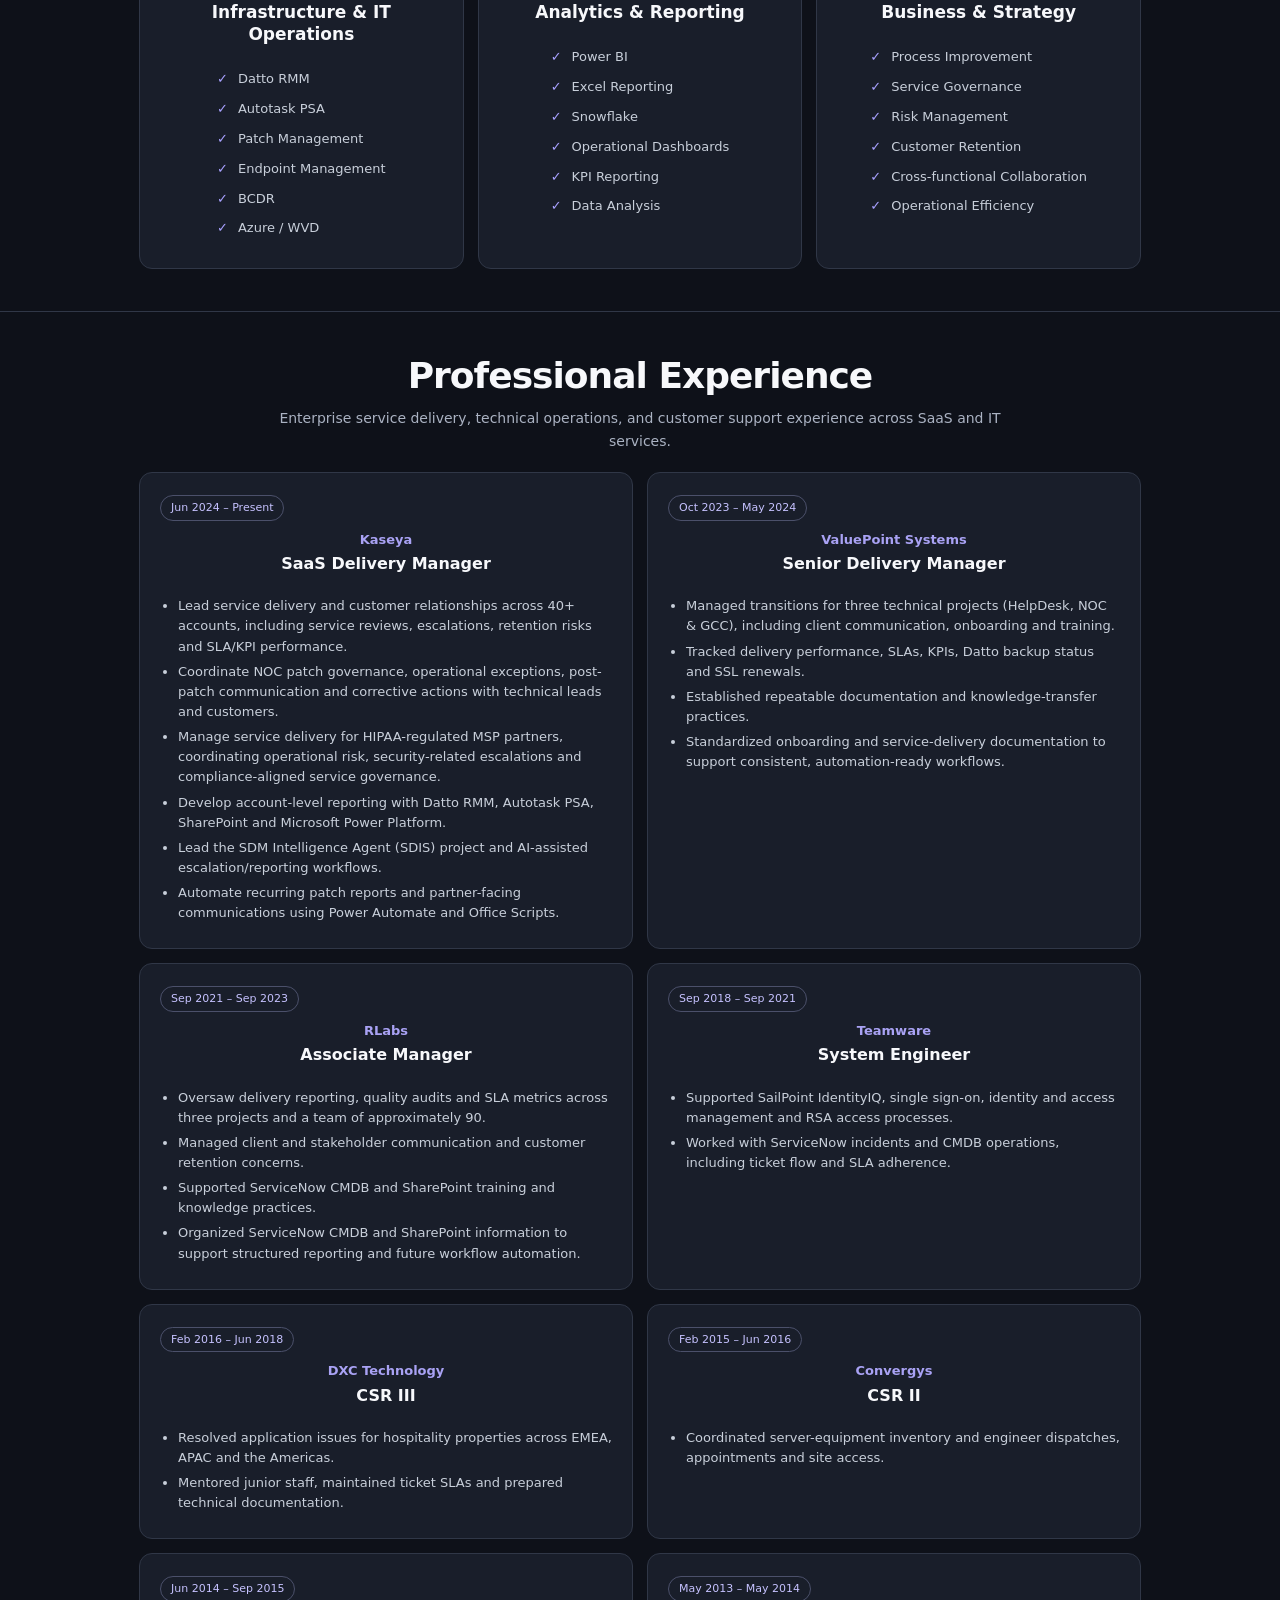
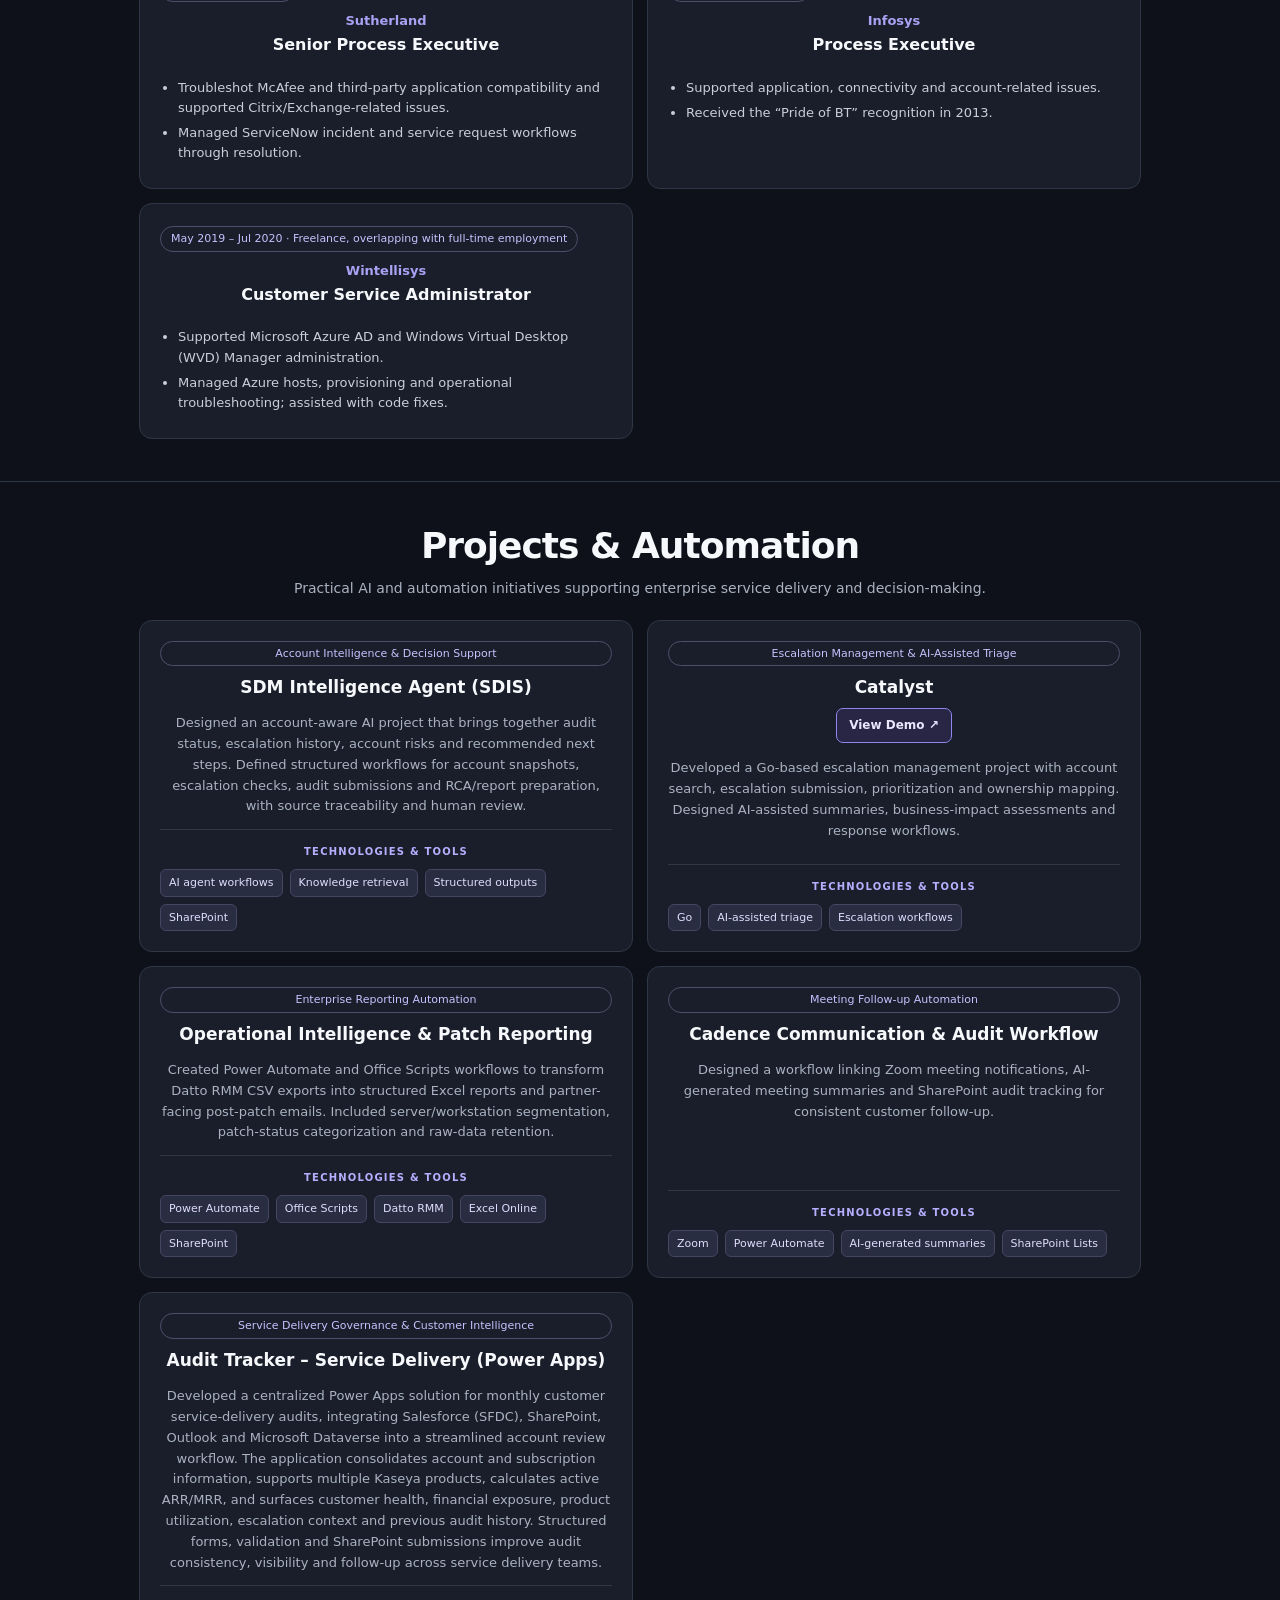
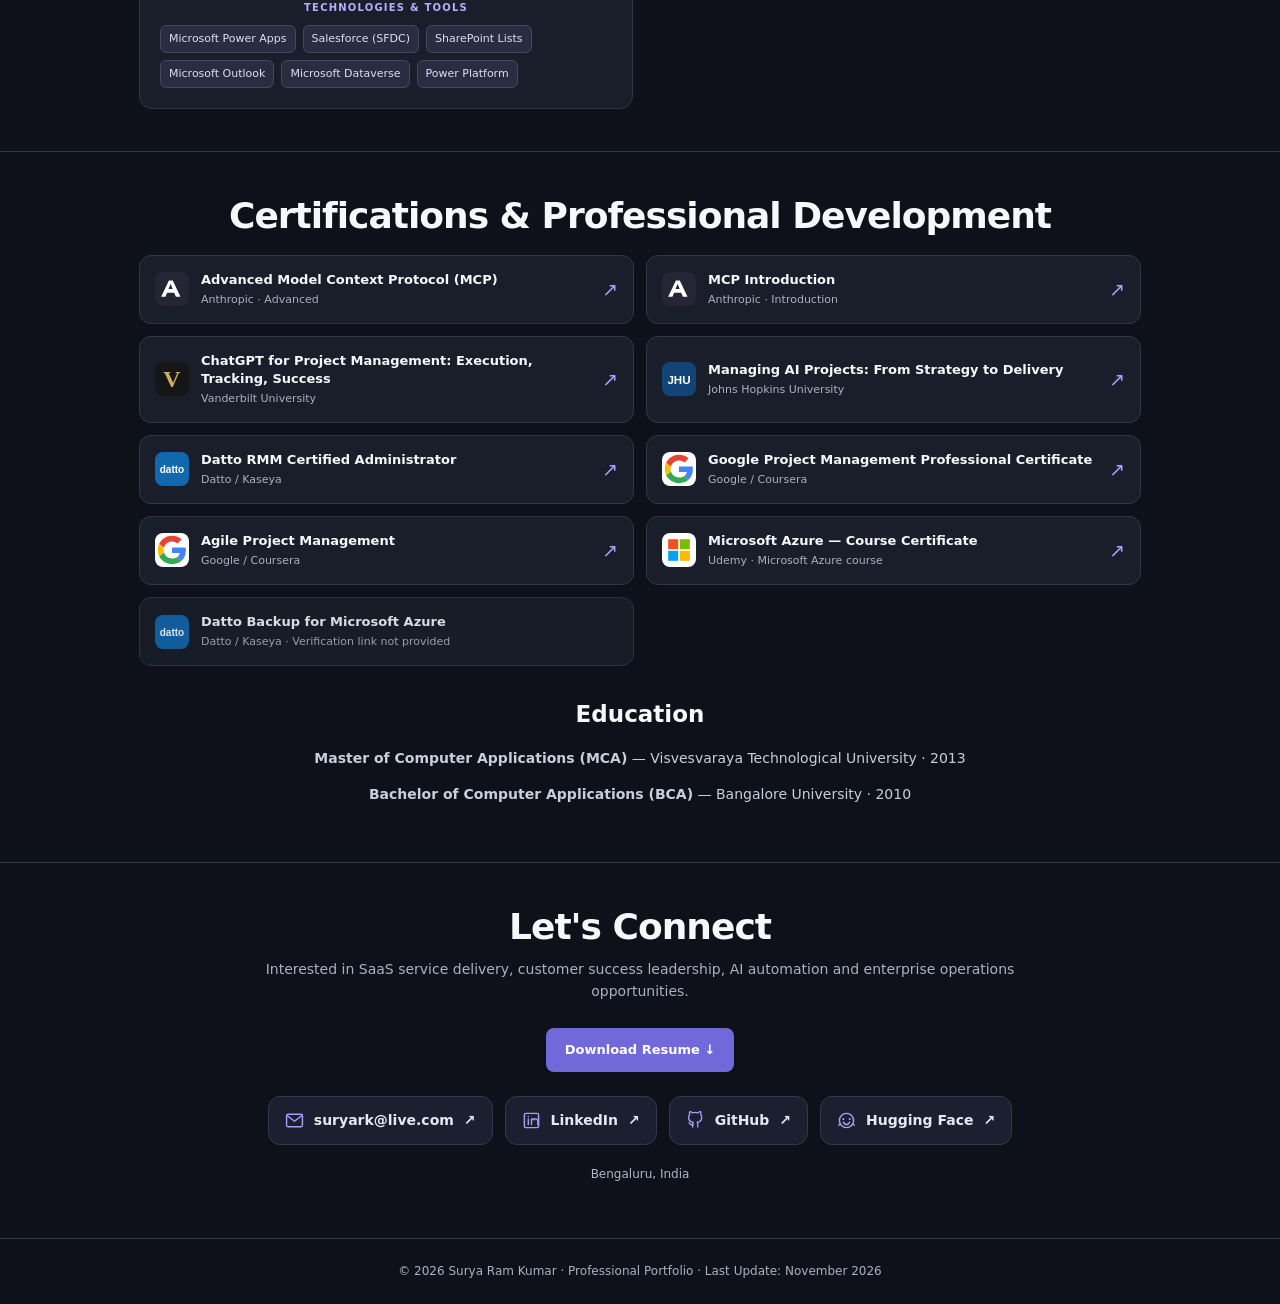
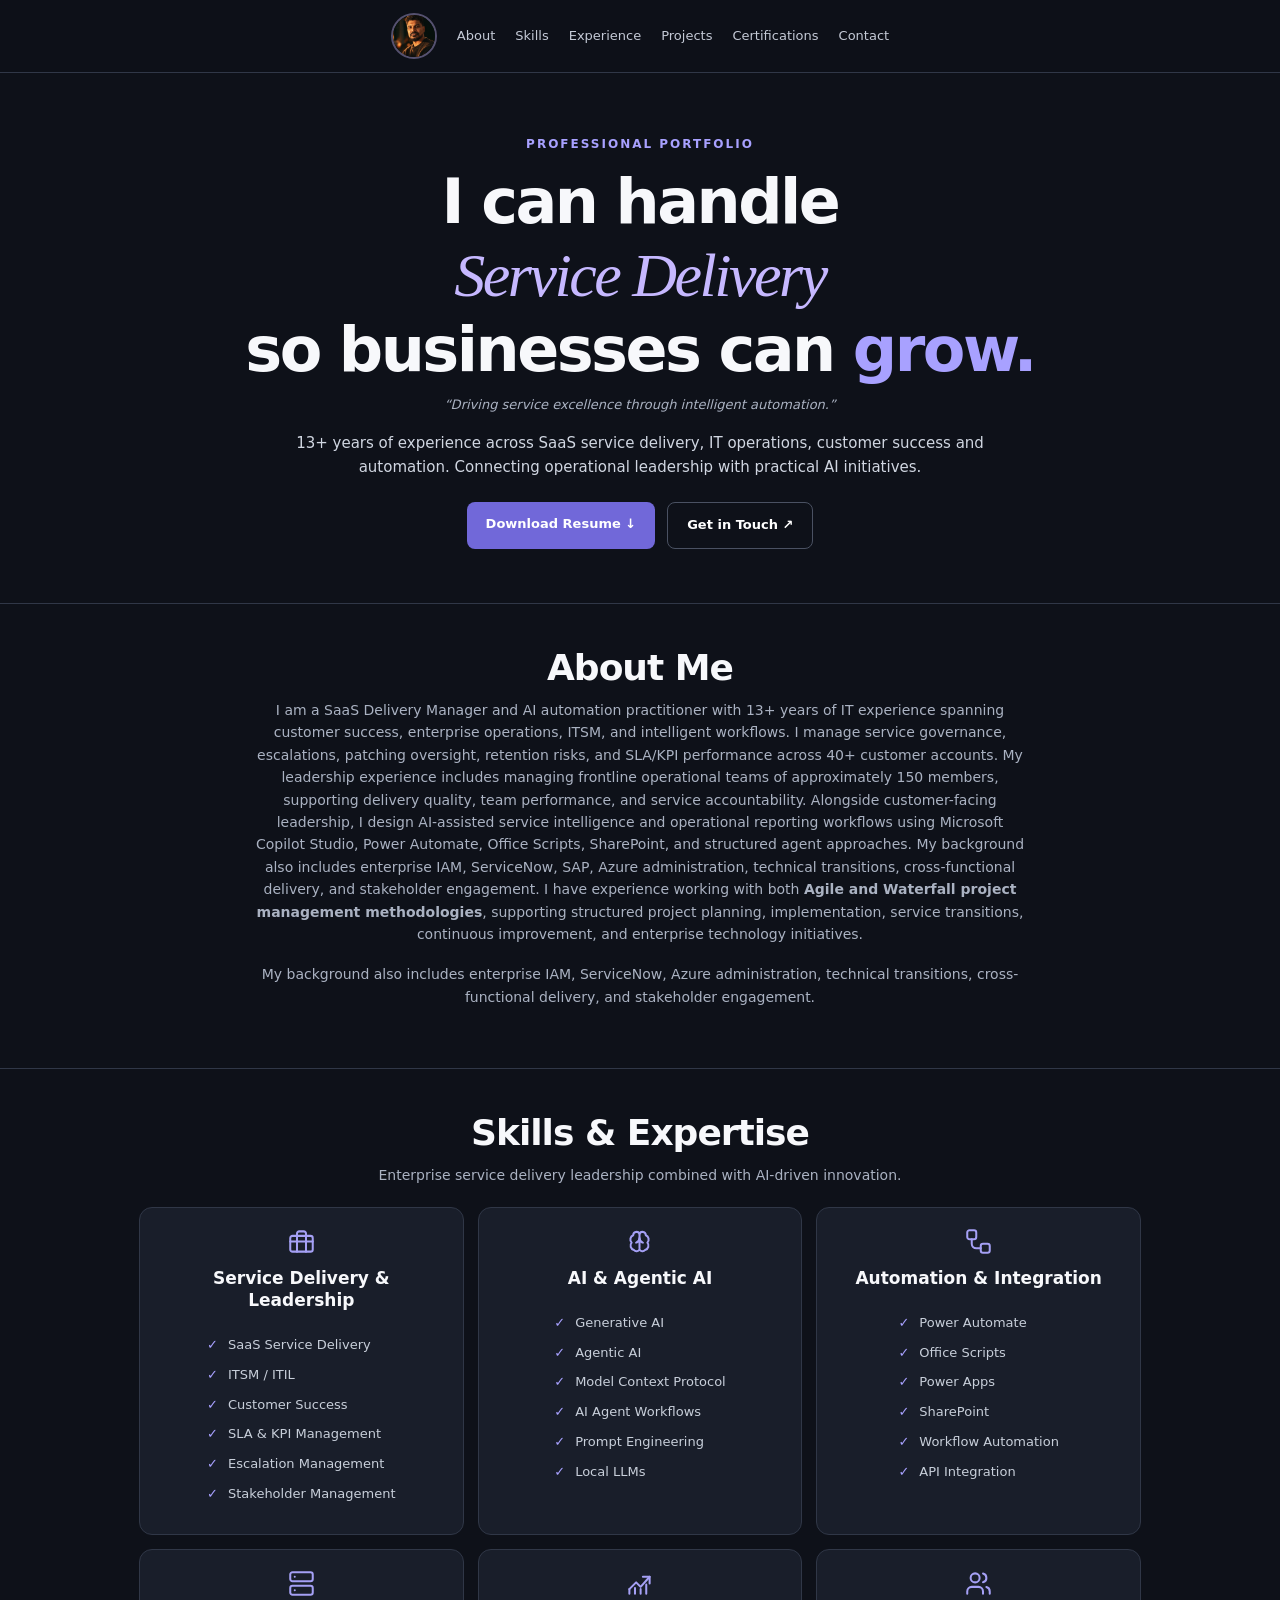
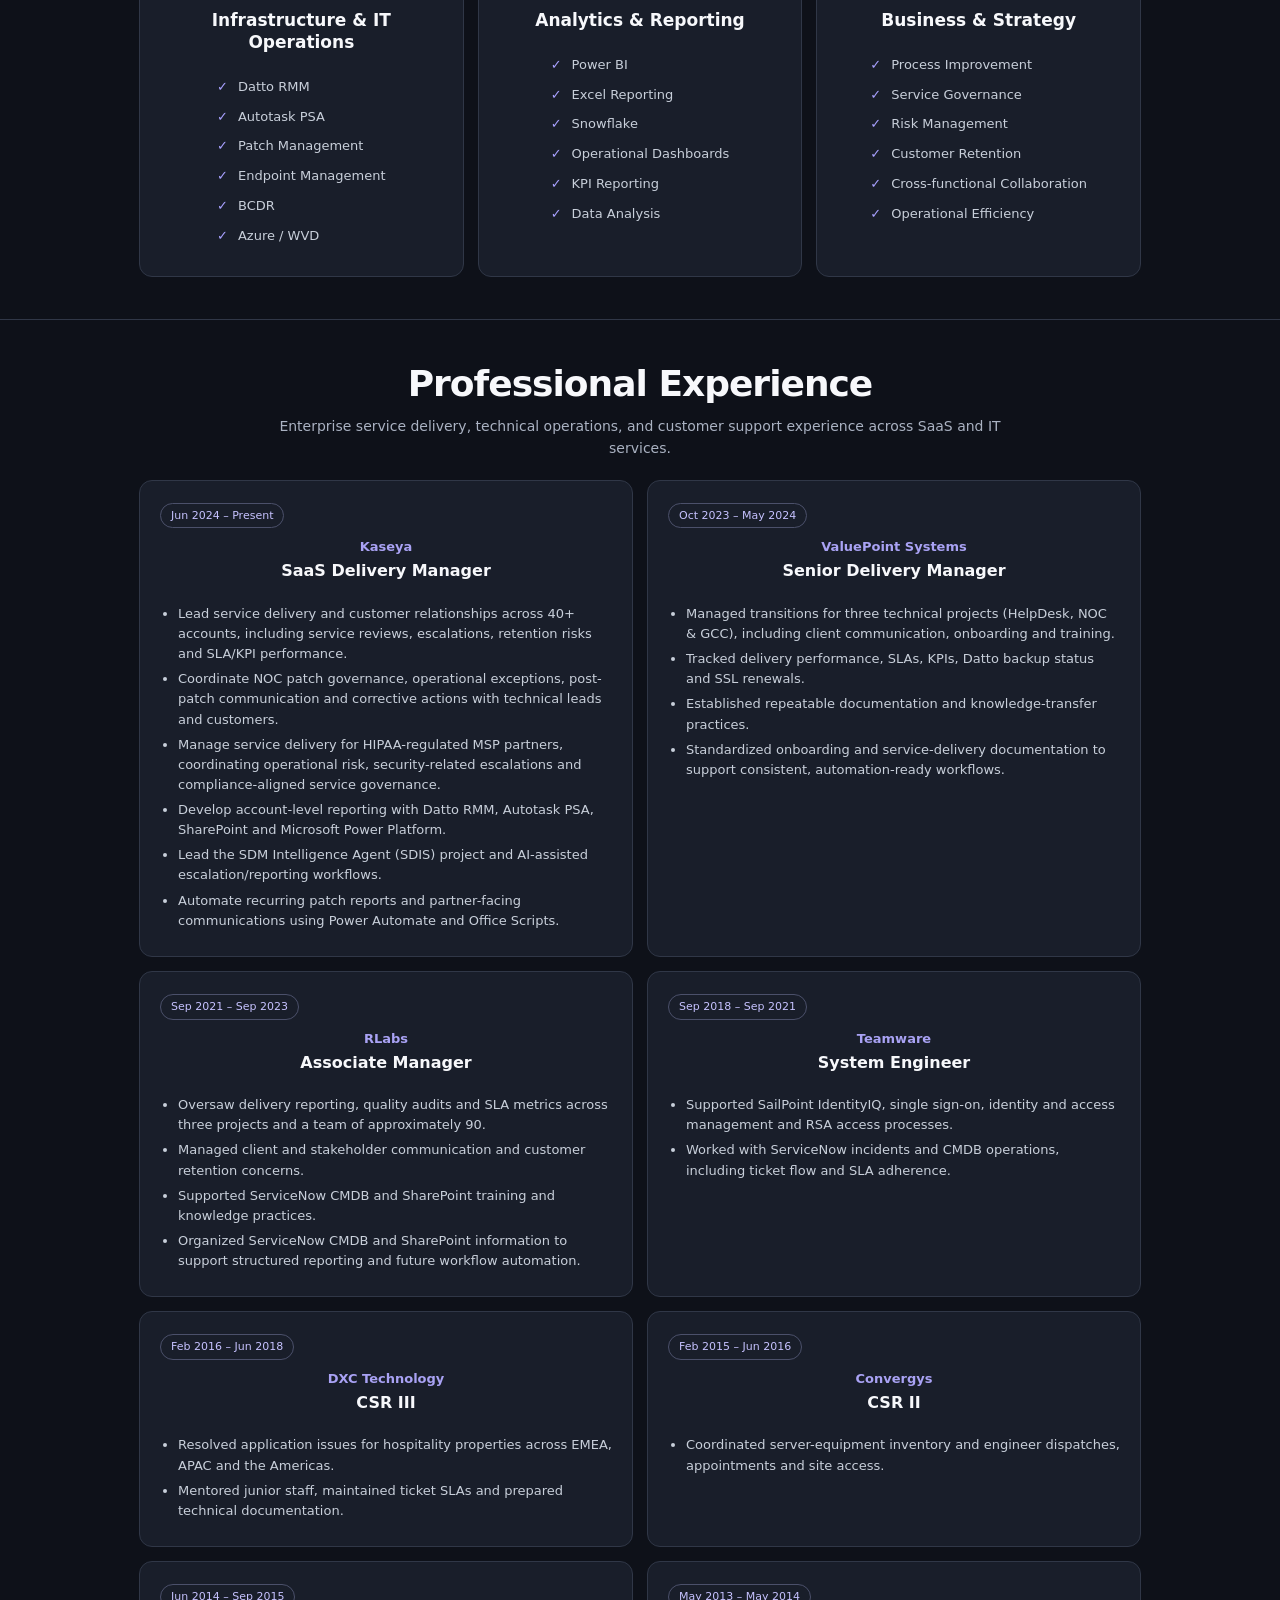
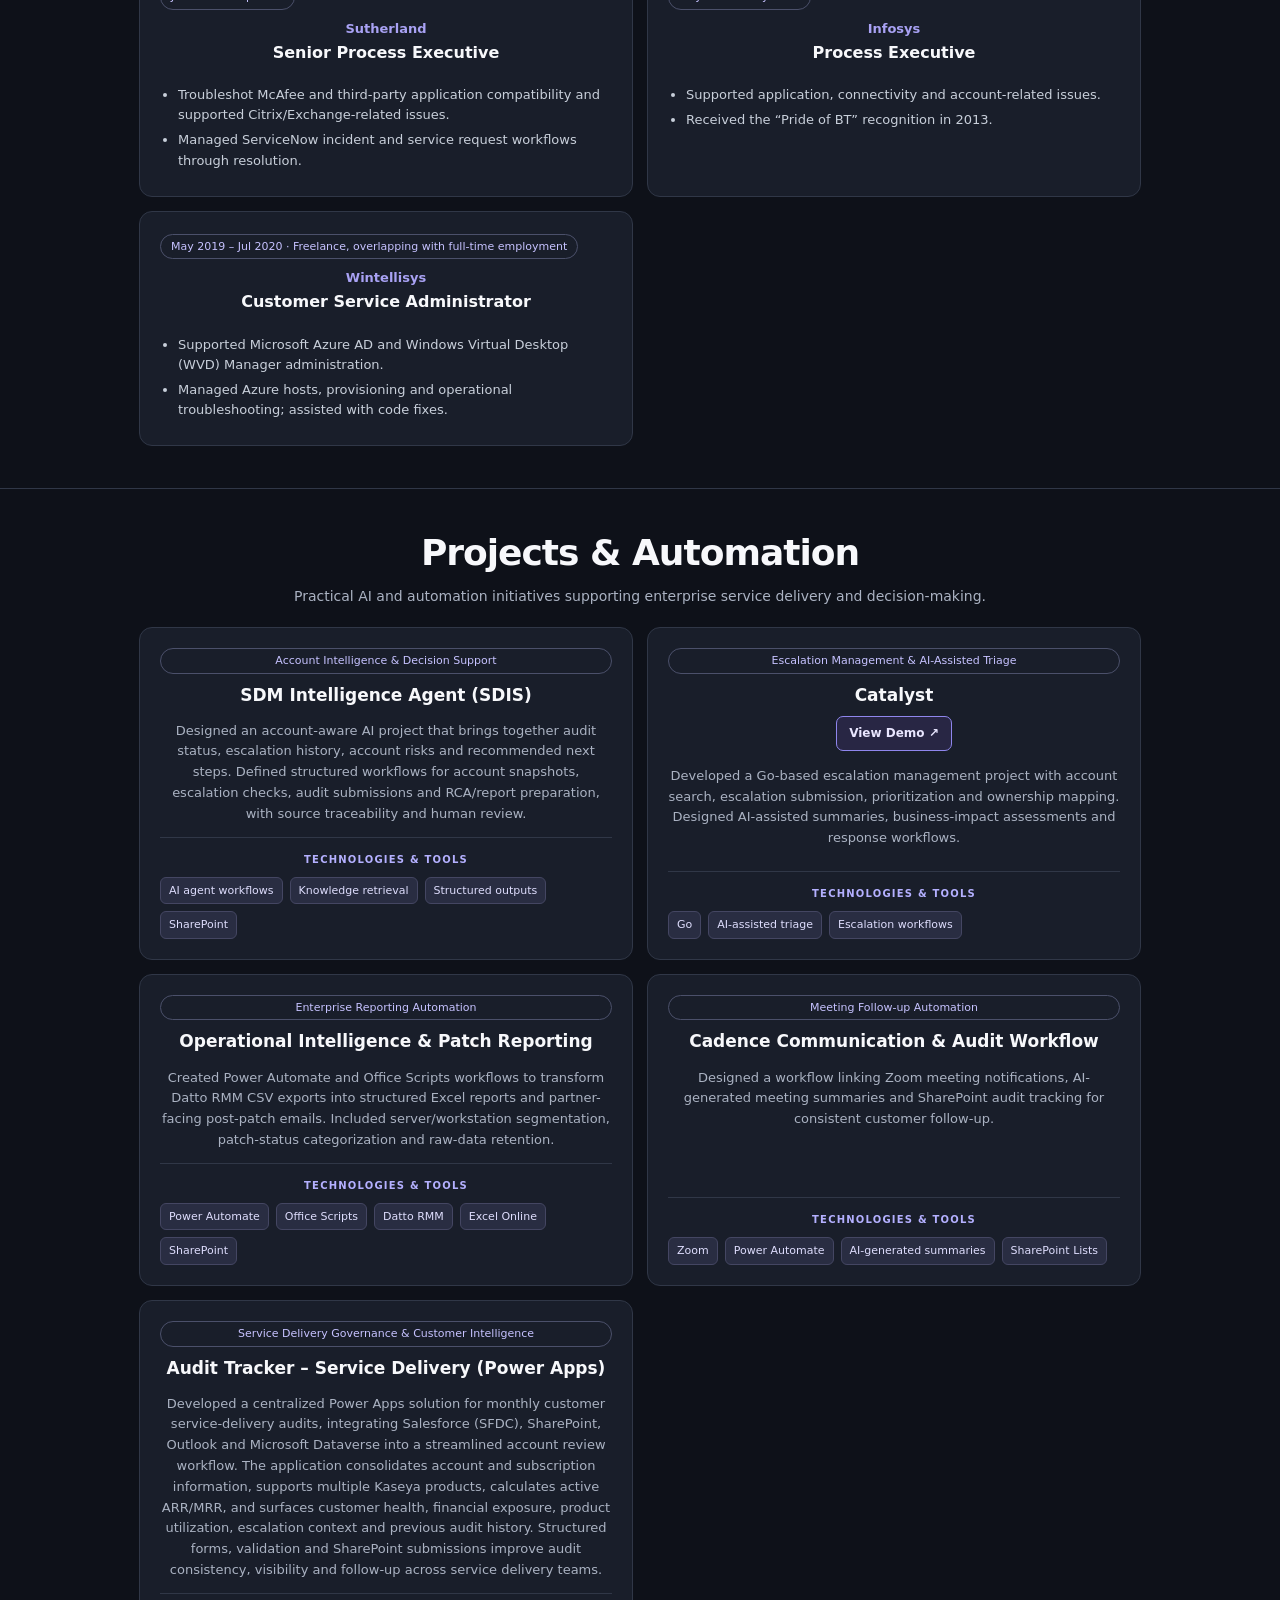
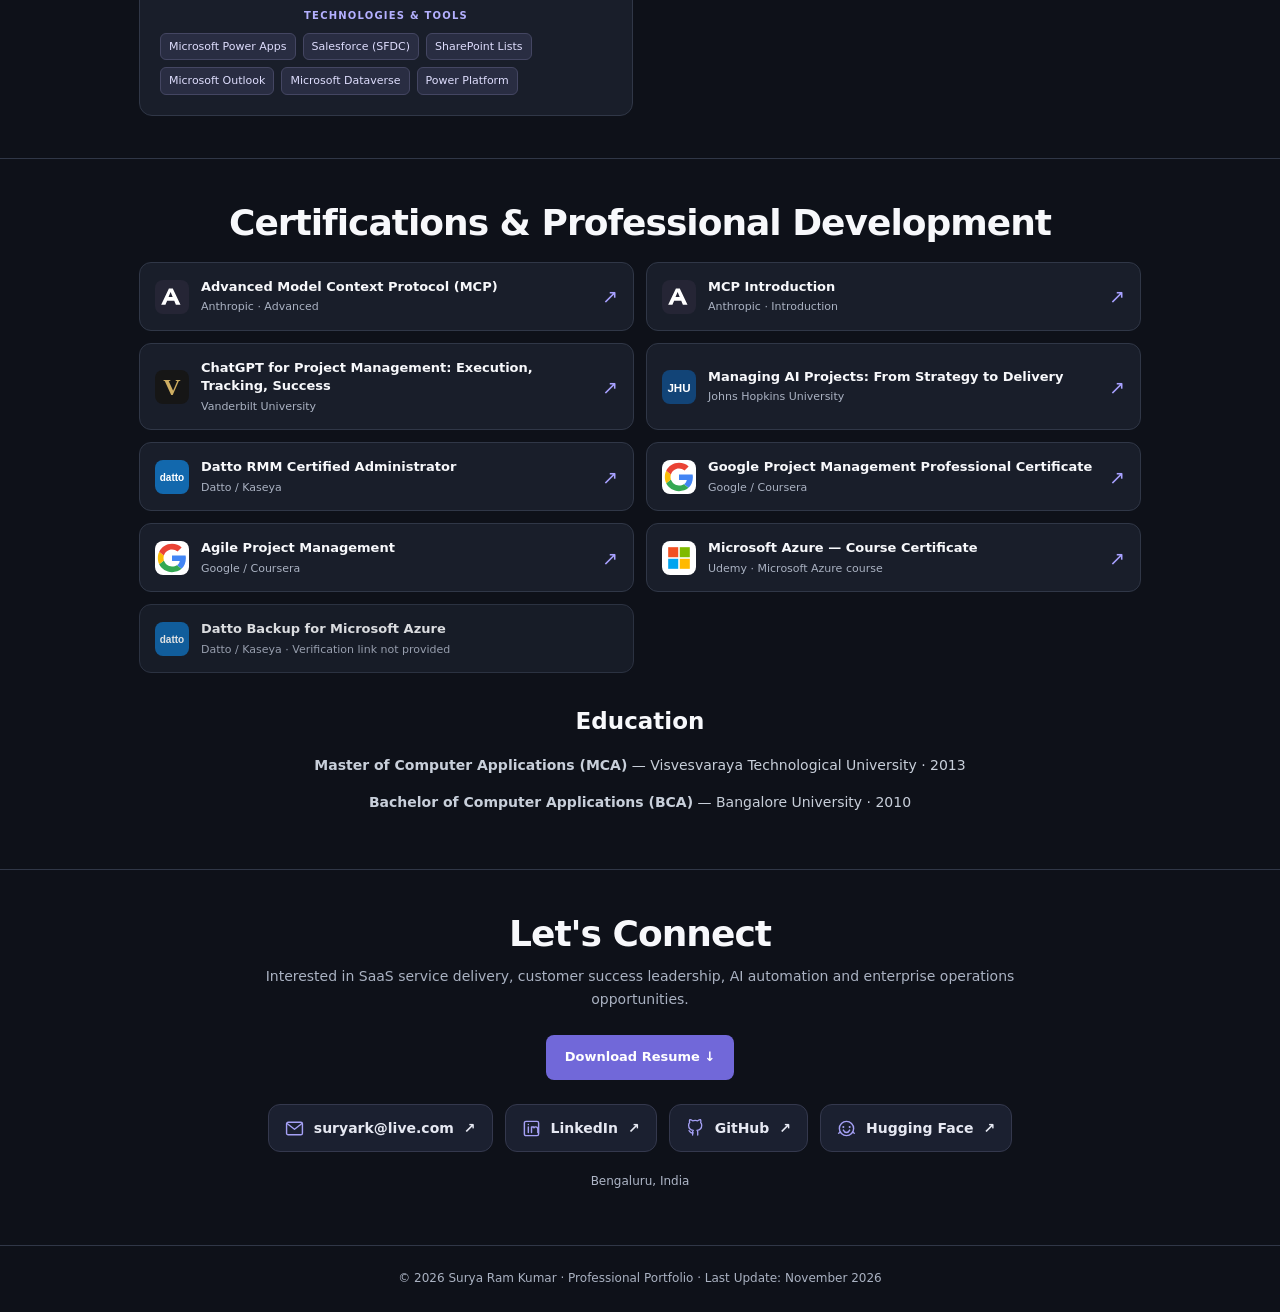
